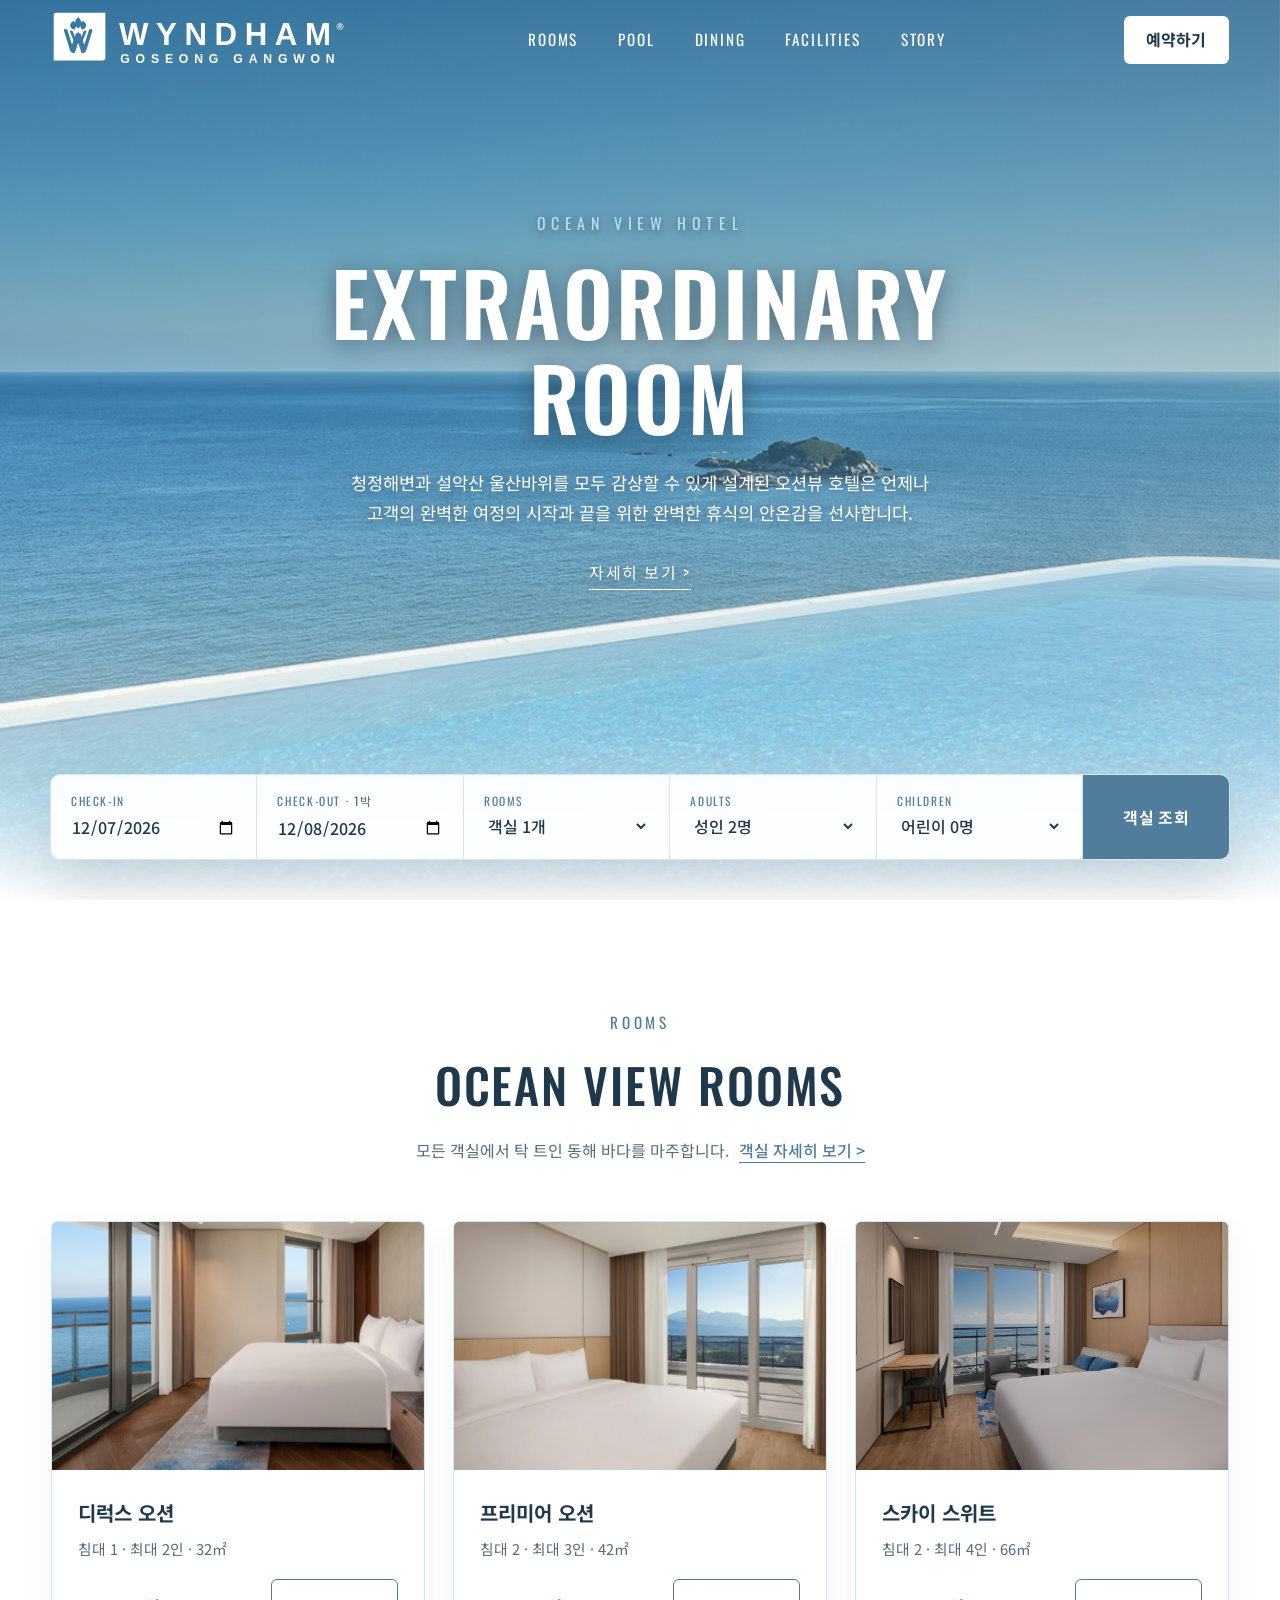
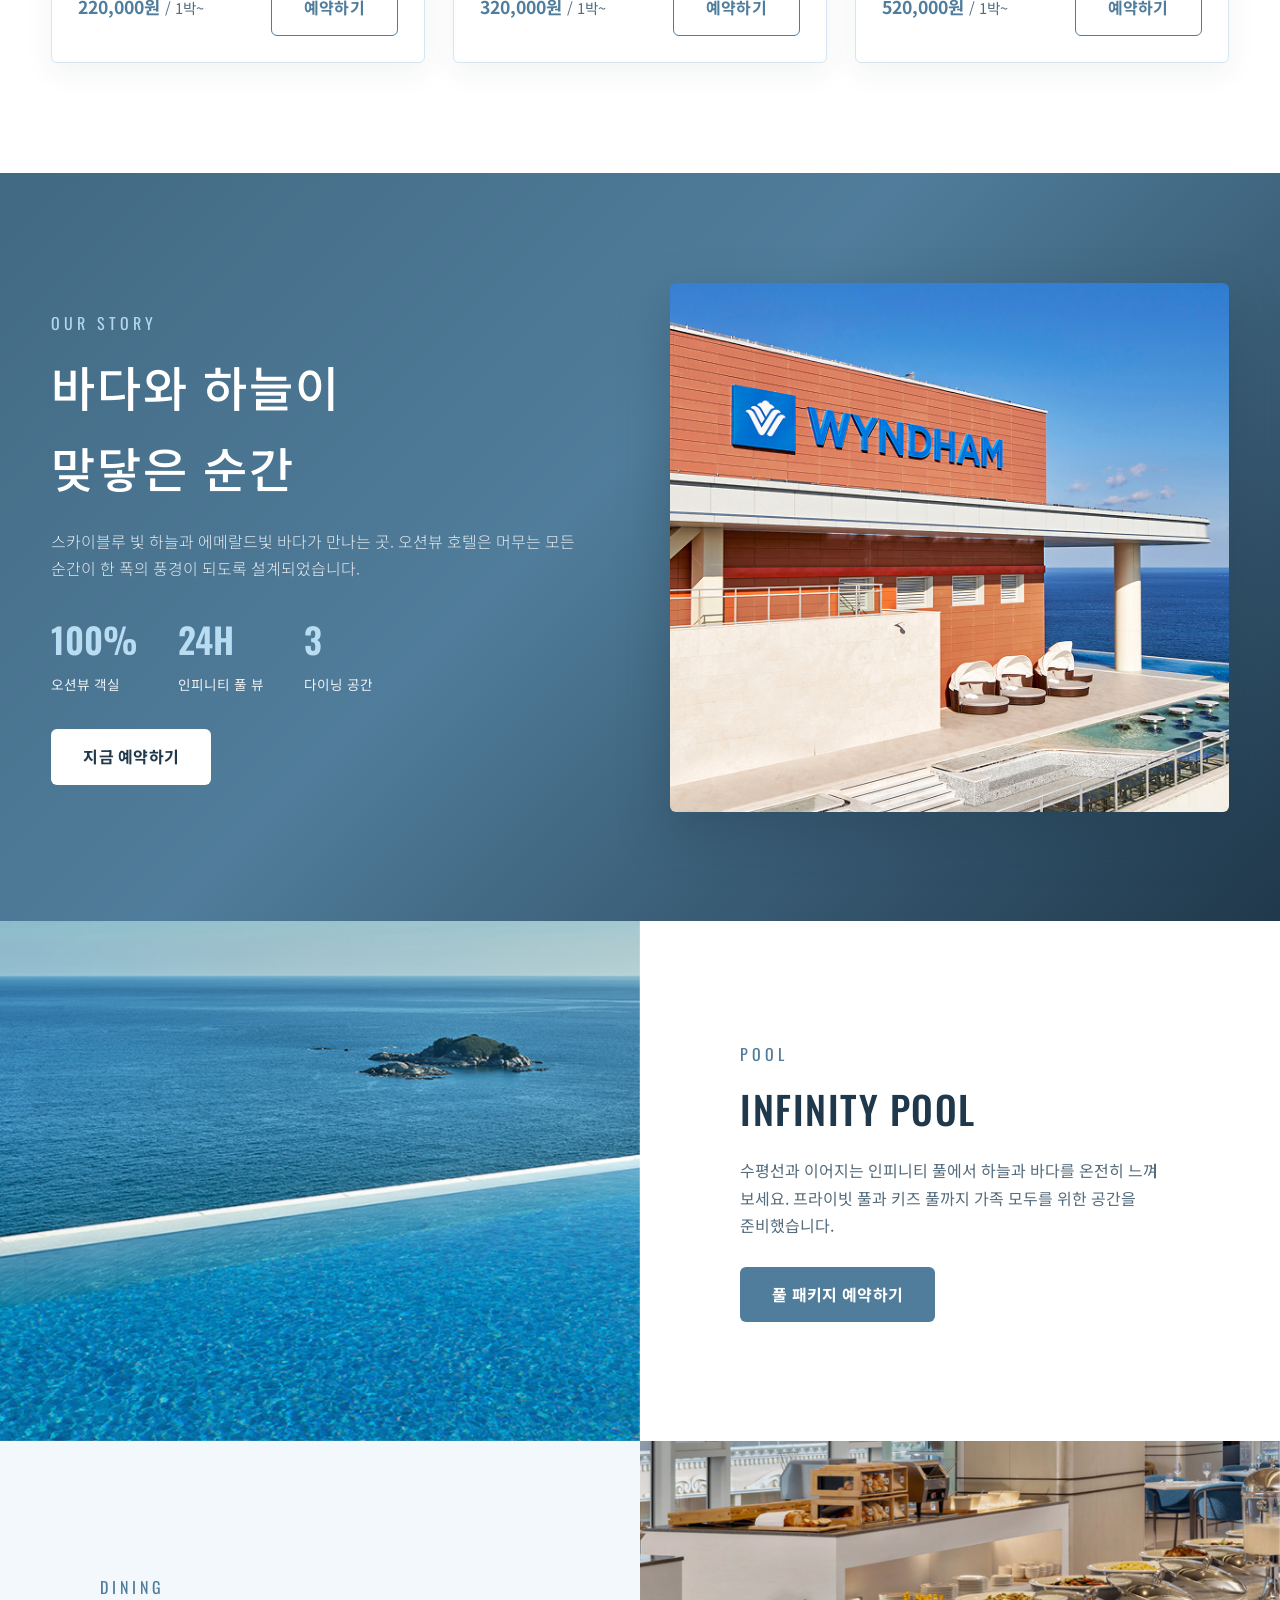
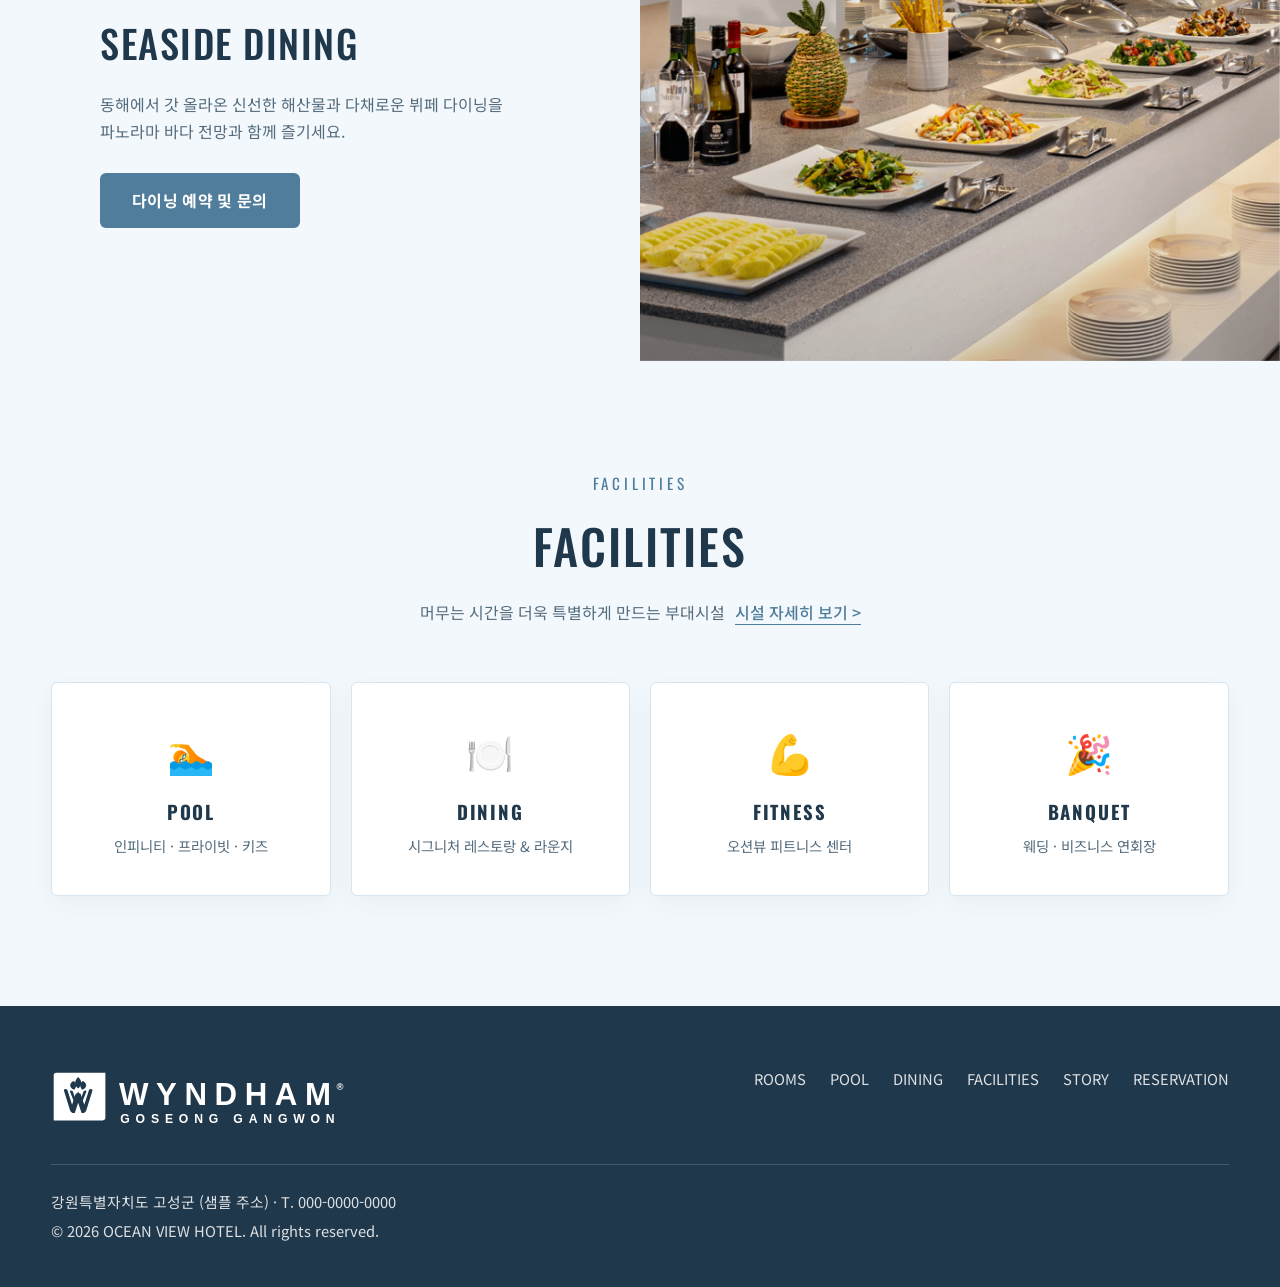
==== index.html @ 389fc4f0 "feat: Initial commit of Wyndham Hotel project" ====
<!DOCTYPE html>
<html lang="ko">
<head>
  <meta charset="UTF-8">
  <meta name="viewport" content="width=device-width, initial-scale=1.0">
  <title>OCEAN VIEW HOTEL | 오션뷰 호텔 공식 홈페이지</title>
  <meta name="description" content="청정해변과 설악산 울산바위를 감상할 수 있는 오션뷰 호텔. 인피니티 풀, 파노라마 객실, 미식 다이닝을 온라인으로 예약하세요.">
  <link rel="stylesheet" href="css/common.css">
  <link rel="stylesheet" href="css/main.css">
  <link rel="stylesheet" href="css/booking.css">
</head>
<body>
  <header class="header" id="header">
    <div class="inner">
      <!-- 로고: images/logo.svg -->
      <a href="#top" class="logo" aria-label="WYNDHAM GOSEONG GANGWON 홈">
        <img src="images/logo.svg" alt="WYNDHAM GOSEONG GANGWON" class="logo-img">
        <span class="logo-text">WYNDHAM</span>
      </a>
      <nav class="gnb" id="gnb" aria-label="주요 메뉴">
        <a href="rooms.html">ROOMS</a>
        <a href="pool.html">POOL</a>
        <a href="dining.html">DINING</a>
        <a href="facilities.html">FACILITIES</a>
        <a href="story.html">STORY</a>
      </nav>
      <div class="header-actions">
        <a href="reservation.html" class="btn btn-white">예약하기</a>
        <button type="button" class="menu-toggle" id="menuToggle" aria-label="메뉴 열기" aria-expanded="false">
          <span></span><span></span><span></span>
        </button>
      </div>
    </div>
  </header>

  <main id="top">
    <!-- HERO + 예약 바 -->
    <section class="hero" id="booking">
      <img src="images/ref/bg_main.png" alt="윈덤 오션뷰 인피니티 풀 전경" class="hero-bg">
      <div class="hero-content">
        <span class="eyebrow">OCEAN VIEW HOTEL</span>
        <h1>EXTRAORDINARY<br>ROOM</h1>
        <p>청정해변과 설악산 울산바위를 모두 감상할 수 있게 설계된 오션뷰 호텔은 언제나 고객의 완벽한 여정의 시작과 끝을 위한 완벽한 휴식의 안온감을 선사합니다.</p>
        <a href="#rooms" class="more-link">자세히 보기 &gt;</a>
      </div>

      <!-- ★ 빠른 예약(Quick Booking) 폼 : 동작은 js/components/booking-bar.js 에서 처리 -->
      <div class="booking-bar">
        <form class="booking-form" id="bookingForm" aria-label="빠른 예약" novalidate>
          <div class="booking-field">
            <label for="checkIn">CHECK-IN</label>
            <input type="date" id="checkIn" name="checkIn" required>
          </div>
          <div class="booking-field">
            <label for="checkOut">CHECK-OUT <output id="nightsOutput" class="booking-night" for="checkIn checkOut"></output></label>
            <input type="date" id="checkOut" name="checkOut" required>
          </div>
          <div class="booking-field">
            <label for="rooms">ROOMS</label>
            <select id="rooms" name="rooms">
              <option value="1" selected>객실 1개</option>
              <option value="2">객실 2개</option>
              <option value="3">객실 3개</option>
              <option value="4">객실 4개</option>
            </select>
          </div>
          <div class="booking-field">
            <label for="adults">ADULTS</label>
            <select id="adults" name="adults">
              <option value="1">성인 1명</option>
              <option value="2" selected>성인 2명</option>
              <option value="3">성인 3명</option>
              <option value="4">성인 4명</option>
            </select>
          </div>
          <div class="booking-field">
            <label for="children">CHILDREN</label>
            <select id="children" name="children">
              <option value="0" selected>어린이 0명</option>
              <option value="1">어린이 1명</option>
              <option value="2">어린이 2명</option>
              <option value="3">어린이 3명</option>
            </select>
          </div>
          <button type="submit" class="btn btn-primary" id="bookingSubmit">객실 조회</button>
        </form>
        <p class="booking-error is-hidden" id="bookingError" role="alert"></p>
      </div>
    </section>

    <!-- ROOMS -->
    <section class="section rooms" id="rooms">
      <div class="inner">
        <div class="section-title reveal">
          <span class="eyebrow">ROOMS</span>
          <h2>OCEAN VIEW ROOMS</h2>
          <p>모든 객실에서 탁 트인 동해 바다를 마주합니다. <a href="rooms.html" class="text-link">객실 자세히 보기 &gt;</a></p>
        </div>
        <div class="room-grid">
          <article class="room-card reveal">
            <div class="thumb"><img src="images/ref/img_room1.jpg" alt="디럭스 오션 객실"></div>
            <div class="body">
              <h3>디럭스 오션</h3>
              <p class="meta">침대 1 · 최대 2인 · 32㎡</p>
              <div class="row">
                <span class="price">220,000원 <small>/ 1박~</small></span>
                <button type="button" class="btn btn-outline" data-book-room="deluxe">예약하기</button>
              </div>
            </div>
          </article>
          <article class="room-card reveal">
            <div class="thumb"><img src="images/ref/img_room2.jpg" alt="프리미어 오션 객실"></div>
            <div class="body">
              <h3>프리미어 오션</h3>
              <p class="meta">침대 2 · 최대 3인 · 42㎡</p>
              <div class="row">
                <span class="price">320,000원 <small>/ 1박~</small></span>
                <button type="button" class="btn btn-outline" data-book-room="premier">예약하기</button>
              </div>
            </div>
          </article>
          <article class="room-card reveal">
            <div class="thumb"><img src="images/ref/img_room_detail_top1.png" alt="스카이 스위트 객실"></div>
            <div class="body">
              <h3>스카이 스위트</h3>
              <p class="meta">침대 2 · 최대 4인 · 66㎡</p>
              <div class="row">
                <span class="price">520,000원 <small>/ 1박~</small></span>
                <button type="button" class="btn btn-outline" data-book-room="suite">예약하기</button>
              </div>
            </div>
          </article>
        </div>
      </div>
    </section>

    <!-- STORY -->
    <section class="section story" id="story">
      <div class="inner story-wrap">
        <div class="reveal">
          <span class="eyebrow">OUR STORY</span>
          <h2>바다와 하늘이<br>맞닿은 순간</h2>
          <p>스카이블루 빛 하늘과 에메랄드빛 바다가 만나는 곳. 오션뷰 호텔은 머무는 모든 순간이 한 폭의 풍경이 되도록 설계되었습니다.</p>
          <div class="story-stats">
            <div><strong>100%</strong><span>오션뷰 객실</span></div>
            <div><strong>24H</strong><span>인피니티 풀 뷰</span></div>
            <div><strong>3</strong><span>다이닝 공간</span></div>
          </div>
          <a href="reservation.html" class="btn btn-white">지금 예약하기</a>
        </div>
        <img class="reveal" src="images/ref/img_story.png" alt="루프탑 라운지 및 야경">
      </div>
    </section>

    <!-- POOL -->
    <section class="split" id="pool">
      <div class="photo reveal"><img src="images/ref/img_pool_infinity.png" alt="인피니티 풀"></div>
      <div class="text reveal">
        <span class="eyebrow">POOL</span>
        <h2>INFINITY POOL</h2>
        <p>수평선과 이어지는 인피니티 풀에서 하늘과 바다를 온전히 느껴 보세요. 프라이빗 풀과 키즈 풀까지 가족 모두를 위한 공간을 준비했습니다.</p>
        <a href="reservation.html" class="btn btn-primary">풀 패키지 예약하기</a>
      </div>
    </section>

    <!-- DINING -->
    <section class="split reverse soft" id="dining">
      <div class="photo reveal"><img src="images/ref/img_dining_ananas.png" alt="오션뷰 다이닝 뷔페"></div>
      <div class="text reveal">
        <span class="eyebrow">DINING</span>
        <h2>SEASIDE DINING</h2>
        <p>동해에서 갓 올라온 신선한 해산물과 다채로운 뷔페 다이닝을 파노라마 바다 전망과 함께 즐기세요.</p>
        <a href="reservation.html" class="btn btn-primary">다이닝 예약 및 문의</a>
      </div>
    </section>

    <!-- FACILITIES -->
    <section class="section facilities" id="facilities">
      <div class="inner">
        <div class="section-title reveal">
          <span class="eyebrow">FACILITIES</span>
          <h2>FACILITIES</h2>
          <p>머무는 시간을 더욱 특별하게 만드는 부대시설 <a href="facilities.html" class="text-link">시설 자세히 보기 &gt;</a></p>
        </div>
        <div class="fac-grid">
          <div class="fac-item reveal"><div class="icon">🏊</div><h3>POOL</h3><p>인피니티 · 프라이빗 · 키즈</p></div>
          <div class="fac-item reveal"><div class="icon">🍽️</div><h3>DINING</h3><p>시그니처 레스토랑 &amp; 라운지</p></div>
          <div class="fac-item reveal"><div class="icon">💪</div><h3>FITNESS</h3><p>오션뷰 피트니스 센터</p></div>
          <div class="fac-item reveal"><div class="icon">🎉</div><h3>BANQUET</h3><p>웨딩 · 비즈니스 연회장</p></div>
        </div>
      </div>
    </section>
  </main>

  <footer class="footer">
    <div class="inner">
      <div class="top">
        <a href="#top" class="logo" aria-label="WYNDHAM GOSEONG GANGWON 홈">
          <img src="images/logo.svg" alt="WYNDHAM GOSEONG GANGWON" class="logo-img">
          <span class="logo-text">WYNDHAM</span>
        </a>
        <nav class="footer-links" aria-label="푸터 메뉴">
          <a href="rooms.html">ROOMS</a>
          <a href="pool.html">POOL</a>
          <a href="dining.html">DINING</a>
          <a href="facilities.html">FACILITIES</a>
          <a href="story.html">STORY</a>
          <a href="reservation.html">RESERVATION</a>
        </nav>
      </div>
      <div class="info">
        <p>강원특별자치도 고성군 (샘플 주소) · T. 000-0000-0000</p>
        <p>© 2026 OCEAN VIEW HOTEL. All rights reserved.</p>
      </div>
    </div>
  </footer>

  <script src="js/common.js"></script>
  <script src="js/components/header.js"></script>
  <script src="js/components/reveal.js"></script>
  <script src="js/components/booking-bar.js"></script>
  <script src="js/app.js"></script>
</body>
</html>
---- css/common.css ----
/* ==========================================================================
   common.css – 디자인 토큰 / 리셋 / 공통 UI
   --------------------------------------------------------------------------
   ▶ 색상을 바꾸고 싶다면 아래 :root 의 변수만 수정하세요. (전체 사이트에 반영됨)
   ▶ 컨셉: 딥 네이비 배경 + 스카이블루 포인트 + 화이트 텍스트
   ========================================================================== */
@import url('https://fonts.googleapis.com/css2?family=Noto+Sans+KR:wght@300;400;500;700&family=Oswald:wght@400;500;600&display=swap');

:root {
  /* ── Brand colors (사용자 가이드 비율 적용) ─────────────────────────── */
  --color-sky-blue: rgb(184, 221, 242);      /* #B8DDF2 | 스카이블루 12%: 브랜드 포인트, 서브텍스트, 강조 */
  --color-white: rgb(255, 255, 255);         /* #FFFFFF | 화이트 55%: 기본 배경, 카드 배경, 넉넉한 여백 */

  /* ── Supporting colors ─────────────────────────────────────────── */
  --color-ice-blue: rgb(243, 248, 252);      /* #F3F8FC | 아이스 블루 20%: 보조 배경색 (섹션, 서피스) */
  --color-ocean-blue: rgb(80, 125, 155);     /* #507D9B | 오션 블루 8%: 주요 버튼 및 링크, 가격 강조 */
  --color-deep-navy: rgb(32, 56, 75);        /* #20384B | 딥 네이비 5%: 헤드라인, 텍스트, 푸터 */
  --color-silver-blue: rgb(214, 229, 239);   /* #D6E5EF | 실버 블루: 카드 테두리, 구분선, 입력창 테두리 */

  /* ── UI Semantics ──────────────────────────────────────────────── */
  --color-text: var(--color-deep-navy);
  --color-text-sub: #556c7d;
  --color-background: var(--color-white);
  --color-section: var(--color-ice-blue);
  --color-primary-button: var(--color-ocean-blue);
  --color-border: var(--color-silver-blue);

  /* 기존 클래스 호환 변수 매핑 */
  --navy-900: #142431;
  --navy-800: var(--color-deep-navy);
  --navy-700: #29465c;
  --navy-600: #3c5e79;

  --blue-500: var(--color-ocean-blue);
  --blue-600: #426983;
  --sky-300: var(--color-sky-blue);
  --sky-100: var(--color-ice-blue);

  --white: var(--color-white);
  --text-on-dark: #ffffff;
  --text-muted: rgba(255, 255, 255, 0.85);
  --line-dark: rgba(255, 255, 255, 0.16);

  --surface-soft: var(--color-ice-blue);
  --text-main: var(--color-deep-navy);
  --text-sub: var(--color-text-sub);
  --line-light: var(--color-silver-blue);

  --text: var(--color-deep-navy);
  --text-light: var(--color-text-sub);
  --blue-900: var(--color-deep-navy);
  --line: var(--color-silver-blue);
  --danger: #d64545;

  /* ── 타이포 / 형태 ───────────────────────────────────────────── */
  --font-body: 'Noto Sans KR', sans-serif;
  --font-display: 'Oswald', 'Noto Sans KR', sans-serif;
  --radius: 6px;
  --shadow: 0 14px 40px rgba(32, 56, 75, 0.12);
  --transition: 0.3s ease;
  --header-h: 80px;
}

/* ── 리셋 ─────────────────────────────────────────────────────── */
*,
*::before,
*::after {
  margin: 0;
  padding: 0;
  box-sizing: border-box;
}

html { scroll-behavior: smooth; scroll-padding-top: var(--header-h); }

body {
  font-family: var(--font-body);
  color: var(--text-main);
  background: var(--white);         /* ★ 메인 배경색: 화이트 */
  line-height: 1.7;
  word-break: keep-all;
}

img { display: block; max-width: 100%; }
a { color: inherit; text-decoration: none; }
ul, ol { list-style: none; }
button, input, select, textarea { font: inherit; }
button { cursor: pointer; border: 0; background: none; color: inherit; }

/* 키보드 접근성: 포커스 표시 */
:focus-visible { outline: 2px solid var(--sky-300); outline-offset: 3px; }

/* 스크린리더 전용 텍스트 (화면엔 안 보임) */
.sr-only {
  position: absolute; width: 1px; height: 1px; padding: 0; margin: -1px;
  overflow: hidden; clip: rect(0, 0, 0, 0); white-space: nowrap; border: 0;
}

.inner { width: min(1200px, 92%); margin: 0 auto; }   /* 공통 가로 폭 */
.is-hidden { display: none !important; }
body.no-scroll { overflow: hidden; }                  /* 모달 열릴 때 배경 스크롤 방지 */

/* ── 버튼 ─────────────────────────────────────────────────────── */
.btn {
  display: inline-flex;
  align-items: center;
  justify-content: center;
  gap: 8px;
  padding: 14px 32px;
  border-radius: var(--radius);
  font-weight: 700;
  letter-spacing: 0.02em;
  transition: var(--transition);
}
.btn-primary { background: var(--blue-500); color: var(--white); }
.btn-primary:hover { background: var(--sky-300); color: var(--navy-900); transform: translateY(-2px); }
.btn-white { background: var(--white); color: var(--navy-800); }
.btn-white:hover { background: var(--sky-300); }
.btn-outline { border: 1px solid var(--blue-500); color: var(--blue-500); }
.btn-outline:hover { background: var(--blue-500); color: var(--white); }

/* ── 섹션 공통 ────────────────────────────────────────────────── */
.section { padding: 110px 0; }
.section-title { text-align: center; margin-bottom: 56px; }
.section-title .eyebrow {
  display: block;
  font-family: var(--font-display);
  letter-spacing: 0.25em;
  color: var(--blue-500);
  font-size: 0.95rem;
  margin-bottom: 8px;
}
.section-title h2 {
  font-family: var(--font-display);
  font-weight: 500;
  font-size: clamp(2rem, 4vw, 3rem);
  color: var(--text-main);
  letter-spacing: 0.04em;
}
.section-title p { margin-top: 12px; color: var(--text-sub); }
.text-link { color: var(--color-ocean-blue); font-weight: 500; border-bottom: 1px solid currentColor; margin-left: 6px; transition: color var(--transition); }
.text-link:hover { color: var(--color-deep-navy); }

/* ── 스크롤 등장 효과 (reveal.js 가 .is-visible 을 붙여줌) ─────────── */
.reveal { opacity: 0; transform: translateY(30px); transition: opacity 0.8s ease, transform 0.8s ease; }
.reveal.is-visible { opacity: 1; transform: none; }

/* 움직임 줄이기 설정을 쓰는 사용자 배려 */
@media (prefers-reduced-motion: reduce) {
  *, *::before, *::after { animation: none !important; transition: none !important; }
  .reveal { opacity: 1; transform: none; }
  html { scroll-behavior: auto; }
}
---- css/main.css ----
/* ==========================================================================
   main.css – 메인페이지 레이아웃 (Flexbox + CSS Grid, 모바일 · 태블릿 · 데스크탑 대응)
   ★ 밝은 테마: 화이트 / 연한 스카이 섹션을 번갈아 배치하고,
     스토리 · 푸터만 블루/네이비로 포인트를 줍니다.
   색상 값은 common.css 의 :root 변수를 사용합니다.
   ========================================================================== */

/* ── 헤더 ─────────────────────────────────────────────────────── */
.header {
  position: fixed;
  inset: 0 0 auto 0;
  height: var(--header-h);
  z-index: 100;
  color: var(--white);                /* 히어로 위에서는 흰 글씨 */
  transition: background var(--transition), box-shadow var(--transition), color var(--transition);
}
/* 스크롤하면(.is-scrolled) 또는 서브페이지(.header--solid): 화이트 배경 + 네이비 글씨 (header.js 가 .is-scrolled 추가) */
.header.is-scrolled,
.header.header--solid {
  background: rgba(255, 255, 255, 0.96);
  color: var(--text-main);
  backdrop-filter: blur(10px);
  box-shadow: 0 2px 20px rgba(10, 37, 64, 0.12);
}
.header .inner { height: 100%; display: flex; align-items: center; justify-content: space-between; }

/* ── 로고 ────────────────────────────────────────────────────────────────────────
   images/logo.png (배경 투명 PNG/SVG 권장)
   - 히어로 위(투명 헤더) : 자동으로 흰색 로고로 표시
   - 스크롤 / 서브페이지(흰 헤더) : 원본 컬러 로고로 표시
   - 푸터(네이비 배경) : 흰색 로고로 표시
   로고 크기는 --logo-h 로 조절합니다. ─────────────────────────────────────────── */
.logo { display: inline-flex; align-items: center; --logo-h: 68px; }
.logo-img { height: var(--logo-h); width: auto; filter: brightness(0) invert(1); transition: filter var(--transition); }
.header.is-scrolled .logo-img,
.header.header--solid .logo-img { filter: none; }
.logo-text { display: none; font-family: var(--font-display); font-size: 1.6rem; letter-spacing: 0.18em; font-weight: 500; }
/* 로고 이미지가 없을 때(header.js 가 .is-fallback 추가) 텍스트 로고로 대체 */
.logo.is-fallback .logo-img { display: none; }
.logo.is-fallback .logo-text { display: inline; }
.footer .logo-img { filter: brightness(0) invert(1); }
.gnb { display: flex; gap: 40px; }
.gnb a { font-family: var(--font-display); letter-spacing: 0.12em; font-size: 0.95rem; position: relative; padding: 6px 0; }
.gnb a::after { content: ''; position: absolute; left: 0; bottom: 0; width: 0; height: 2px; background: var(--sky-300); transition: width var(--transition); }
.gnb a:hover::after { width: 100%; }
.header-actions { display: flex; align-items: center; gap: 16px; }
.header .btn { padding: 10px 22px; }
.header.is-scrolled .btn-white,
.header.header--solid .btn-white { background: var(--blue-500); color: var(--white); }

/* 모바일 햄버거 버튼 */
.menu-toggle { display: none; width: 32px; height: 24px; position: relative; }
.menu-toggle span { position: absolute; left: 0; width: 100%; height: 2px; background: currentColor; transition: var(--transition); }
.menu-toggle span:nth-child(1) { top: 0; }
.menu-toggle span:nth-child(2) { top: 11px; }
.menu-toggle span:nth-child(3) { top: 22px; }
.menu-toggle.is-open span:nth-child(1) { top: 11px; transform: rotate(45deg); }
.menu-toggle.is-open span:nth-child(2) { opacity: 0; }
.menu-toggle.is-open span:nth-child(3) { top: 11px; transform: rotate(-45deg); }

/* ── 히어로 ───────────────────────────────────────────────────── */
.hero {
  position: relative;
  min-height: 100vh;
  display: flex;
  align-items: center;
  justify-content: center;
  text-align: center;
  color: var(--white);
  overflow: hidden;
  background: var(--white);
}
/* 히어로 배경: 숨쉬는 듯한 시네마틱 켄 번스(Ken Burns) 무한 왕복 애니메이션 */
.hero-bg {
  position: absolute;
  inset: 0;
  width: 100%;
  height: 100%;
  object-fit: cover;
  animation: heroKenBurns 22s cubic-bezier(0.25, 1, 0.5, 1) infinite alternate;
  will-change: transform;
}
@keyframes heroKenBurns {
  0% { transform: scale(1.03) translate(0, 0); }
  50% { transform: scale(1.12) translate(-1.5%, -1%); }
  100% { transform: scale(1.06) translate(1%, 0.8%); }
}

/* ★ 가독성 오버레이 (네이비-스카이블루-화이트 비율 적용)
   - 상단: 딥 네이비(헤더 가독성) / 중앙: 스카이블루 틴트 / 하단: 퓨어 화이트 페이드 */
.hero::before {
  content: '';
  position: absolute;
  inset: 0;
  z-index: 1;
  background:
    linear-gradient(180deg,
      rgba(32, 56, 75, 0.45) 0%,
      rgba(80, 125, 155, 0.25) 45%,
      rgba(255, 255, 255, 0.55) 82%,
      rgba(255, 255, 255, 1) 100%);
}
.hero-content { position: relative; z-index: 2; padding: 120px 20px 220px; }
.hero-content .eyebrow { font-family: var(--font-display); letter-spacing: 0.35em; color: var(--color-sky-blue); margin-bottom: 16px; display: block; text-shadow: 0 2px 10px rgba(32, 56, 75, 0.6); }
.hero-content h1 {
  font-family: var(--font-display);
  font-weight: 600;
  font-size: clamp(2.4rem, 7vw, 5.4rem);
  letter-spacing: 0.04em;
  line-height: 1.1;
  text-shadow: 0 4px 24px rgba(32, 56, 75, 0.6);   /* 글자 가독성 확보 */
}
.hero-content p { margin: 24px auto 32px; max-width: 620px; font-size: 1.1rem; font-weight: 400; text-shadow: 0 2px 12px rgba(32, 56, 75, 0.6); }
.more-link { font-family: var(--font-display); letter-spacing: 0.1em; border-bottom: 1px solid var(--white); padding-bottom: 2px; text-shadow: 0 2px 10px rgba(32, 56, 75, 0.5); transition: color var(--transition), border-color var(--transition), transform var(--transition); display: inline-block; }
.more-link:hover { color: var(--color-sky-blue); border-color: var(--color-sky-blue); transform: translateX(4px); }

/* ── ROOMS (화이트 배경 55%) ──────────────────────────────────── */
.rooms { background: var(--color-white); }
.room-grid { display: grid; grid-template-columns: repeat(3, 1fr); gap: 28px; }
.room-card {
  background: var(--color-white);
  border: 1px solid var(--color-border);
  border-radius: var(--radius);
  overflow: hidden;
  box-shadow: 0 10px 30px rgba(32, 56, 75, 0.06);
  transition: transform 0.5s cubic-bezier(0.16, 1, 0.3, 1), box-shadow 0.5s ease, border-color 0.4s ease;
}
.room-card:hover {
  transform: translateY(-10px);
  box-shadow: 0 22px 48px rgba(80, 125, 155, 0.22);
  border-color: var(--color-sky-blue);
}

/* 카드 순차적 부드러운 스크롤 등장 (Staggered Effect) */
.room-card.reveal:nth-child(1) { transition-delay: 0.05s; }
.room-card.reveal:nth-child(2) { transition-delay: 0.18s; }
.room-card.reveal:nth-child(3) { transition-delay: 0.31s; }

/* 룸 썸네일: 부드러운 줌 + 럭셔리 빛 반사(Shine / Sheen) 광택 애니메이션 */
.room-card .thumb {
  position: relative;
  aspect-ratio: 3 / 2;
  overflow: hidden;
  background: var(--color-section);
}
.room-card .thumb img {
  width: 100%;
  height: 100%;
  object-fit: cover;
  transition: transform 0.8s cubic-bezier(0.16, 1, 0.3, 1), filter 0.8s ease;
  will-change: transform;
}
.room-card:hover .thumb img {
  transform: scale(1.12);
  filter: brightness(1.03) contrast(1.02);
}
/* 마우스 오버 시 스쳐지나가는 은은한 스카이블루/화이트 빛 반사 광택 */
.room-card .thumb::after {
  content: '';
  position: absolute;
  top: 0;
  left: -120%;
  width: 80%;
  height: 100%;
  background: linear-gradient(
    115deg,
    transparent 0%,
    rgba(255, 255, 255, 0.15) 35%,
    rgba(184, 221, 242, 0.35) 50%,
    transparent 70%
  );
  transform: skewX(-20deg);
  transition: left 0.85s cubic-bezier(0.16, 1, 0.3, 1);
  pointer-events: none;
}
.room-card:hover .thumb::after {
  left: 140%;
}

.room-card .body { padding: 26px; }
.room-card h3 { font-size: 1.25rem; color: var(--color-text); margin-bottom: 6px; transition: color var(--transition); }
.room-card:hover h3 { color: var(--color-ocean-blue); }
.room-card .meta { color: var(--color-text-sub); font-size: 0.92rem; margin-bottom: 18px; }
.room-card .price { color: var(--color-ocean-blue); font-weight: 700; font-size: 1.1rem; }
.room-card .price small { color: var(--color-text-sub); font-weight: 400; }
.room-card .row { display: flex; justify-content: space-between; align-items: center; gap: 10px; flex-wrap: wrap; }

/* ── STORY (오션블루 & 딥네이비 포인트 + 스카이블루 강조 12%) ─── */
.story { background: linear-gradient(135deg, #426983 0%, var(--color-ocean-blue) 45%, var(--color-deep-navy) 100%); color: var(--white); }
.story-wrap { display: grid; grid-template-columns: 1fr 1fr; gap: 60px; align-items: center; }
/* 스토리 사진: 호버 시 3D 입체감 & 스카이블루 네온 글로우 */
.story-wrap img {
  border-radius: var(--radius);
  box-shadow: 0 20px 50px rgba(32, 56, 75, 0.35);
  transition: transform 0.6s cubic-bezier(0.16, 1, 0.3, 1), box-shadow 0.6s ease;
  will-change: transform;
}
.story-wrap img:hover {
  transform: translateY(-8px) scale(1.02);
  box-shadow: 0 28px 60px rgba(184, 221, 242, 0.22), 0 16px 40px rgba(32, 56, 75, 0.45);
}
.story .eyebrow { font-family: var(--font-display); letter-spacing: 0.25em; color: var(--color-sky-blue); opacity: 0.95; }
.story h2 { font-family: var(--font-display); font-weight: 500; font-size: clamp(2rem, 4vw, 3rem); margin: 8px 0 20px; letter-spacing: 0.04em; }
.story p { font-weight: 300; margin-bottom: 28px; color: var(--text-muted); }
.story-stats { display: flex; gap: 40px; flex-wrap: wrap; margin-bottom: 32px; }
.story-stats strong { display: block; font-family: var(--font-display); font-size: 2.2rem; font-weight: 600; color: var(--color-sky-blue); }
.story-stats span { font-size: 0.85rem; opacity: 0.9; }

/* ── 포토 스플릿 (POOL: 화이트 / DINING: 아이스 블루 20%) ──────── */
.split { display: grid; grid-template-columns: 1fr 1fr; min-height: 520px; background: var(--color-white); }
.split .photo {
  position: relative;
  overflow: hidden;
  background: var(--color-section);
}
.split .photo img {
  width: 100%;
  height: 100%;
  object-fit: cover;
  transition: transform 1.2s cubic-bezier(0.16, 1, 0.3, 1), filter 0.8s ease;
  will-change: transform;
}
/* 스플릿 사진에 마우스 올렸을 때 부드러운 패닝 줌 효과 */
.split:hover .photo img {
  transform: scale(1.08) translateY(-4px);
  filter: brightness(1.03);
}
/* 바다 분위기의 은은한 그라데이션 비네팅 틴트 오버레이 */
.split .photo::before {
  content: '';
  position: absolute;
  inset: 0;
  z-index: 1;
  background: linear-gradient(180deg, rgba(32, 56, 75, 0.12) 0%, transparent 45%, rgba(32, 56, 75, 0.22) 100%);
  opacity: 0.7;
  transition: opacity 0.6s ease;
  pointer-events: none;
}
.split:hover .photo::before {
  opacity: 0.3;
}

.split .text { display: flex; flex-direction: column; justify-content: center; padding: 60px min(8vw, 100px); }
.split .text .eyebrow { font-family: var(--font-display); letter-spacing: 0.25em; color: var(--color-ocean-blue); }
.split .text h2 { font-family: var(--font-display); font-weight: 500; font-size: 2.4rem; color: var(--color-text); margin: 8px 0 16px; letter-spacing: 0.04em; }
.split .text p { color: var(--color-text-sub); margin-bottom: 28px; }
.split .text .btn { align-self: flex-start; }
.split.reverse .photo { order: 2; }
.split.soft, .split.soft .text { background: var(--color-section); }
.split .btn-white { background: var(--color-primary-button); color: var(--white); }   /* 밝은 배경 위 버튼 */
.split .btn-white:hover { background: #426983; }

/* ── FACILITIES (아이스 블루 배경 20% + 화이트 카드) ───────────── */
.facilities { background: var(--color-section); }
.fac-grid { display: grid; grid-template-columns: repeat(4, 1fr); gap: 20px; }
.fac-item { background: var(--color-white); border: 1px solid var(--color-border); border-radius: var(--radius); padding: 36px 24px; text-align: center; box-shadow: 0 8px 24px rgba(32, 56, 75, 0.05); transition: var(--transition); }
.fac-item:hover { background: var(--color-ocean-blue); color: var(--white); transform: translateY(-6px); }
.fac-item .icon { font-size: 2.4rem; margin-bottom: 12px; }
.fac-item h3 { font-family: var(--font-display); letter-spacing: 0.1em; margin-bottom: 6px; color: var(--color-text); }
.fac-item:hover h3 { color: var(--white); }
.fac-item p { font-size: 0.9rem; color: var(--color-text-sub); }
.fac-item:hover p { color: var(--white); }

/* ── 푸터 (딥 네이비 5% 비율로 프리미엄 신뢰감 강화) ───────────── */
.footer { background: var(--color-deep-navy); color: var(--text-muted); padding: 60px 0 40px; font-size: 0.92rem; }
.footer .top { display: flex; justify-content: space-between; flex-wrap: wrap; gap: 30px; padding-bottom: 30px; border-bottom: 1px solid var(--line-dark); margin-bottom: 24px; }
.footer .logo { color: var(--white); }
.footer-links { display: flex; gap: 24px; flex-wrap: wrap; }
.footer-links a:hover { color: var(--color-sky-blue); }
.footer .info p { margin-bottom: 4px; }

/* ==========================================================================
   반응형 브레이크포인트
   ≤1024px : 태블릿  /  ≤860px : 모바일 메뉴 전환  /  ≤600px : 소형 모바일
   ========================================================================== */
@media (max-width: 1024px) {
  .room-grid { grid-template-columns: repeat(2, 1fr); }
  .fac-grid { grid-template-columns: repeat(2, 1fr); }
}
@media (max-width: 860px) {
  /* 모바일 메뉴: 햄버거 클릭 시 펼쳐지는 드롭다운 (흰 배경) */
  .gnb {
    position: fixed; top: var(--header-h); left: 0; right: 0;
    flex-direction: column; gap: 0;
    background: var(--white);
    color: var(--text-main);
    max-height: 0; overflow: hidden;
    box-shadow: 0 10px 20px rgba(10, 37, 64, 0.12);
    transition: max-height 0.4s ease;
  }
  .gnb.is-open { max-height: 480px; }
  .gnb a { display: block; padding: 18px 24px; border-top: 1px solid var(--line-light); }
  .menu-toggle { display: block; }
  .header .btn { display: none; }
  .story-wrap, .split { grid-template-columns: 1fr; }
  .split.reverse .photo { order: 0; }
  .split .photo { max-height: 340px; }
  .section { padding: 70px 0; }
  .hero-content { padding-bottom: 360px; }   /* 모바일은 예약폼이 높아져서 여백 확대 */
}
@media (max-width: 600px) {
  .room-grid, .fac-grid { grid-template-columns: 1fr; }
}
---- css/booking.css ----
/* ==========================================================================
   booking.css – 메인페이지 히어로 하단 '빠른 예약(Quick Booking)' 바
   (예약 진행 화면은 reservation.html / css/reservation.css 로 분리되었습니다)
   ========================================================================== */

.booking-bar {
  position: absolute;
  left: 50%;
  bottom: 40px;
  transform: translateX(-50%);
  z-index: 5;
  width: min(1180px, 94%);
}

/* 데스크탑: 5개 입력 + 버튼 = 한 줄 (CSS Grid) */
.booking-form {
  display: grid;
  grid-template-columns: repeat(5, 1fr) auto;
  background: rgba(255, 255, 255, 0.94);
  /* 반투명 화이트 (글래스 효과) */
  backdrop-filter: blur(14px);
  border: 1px solid var(--color-border);
  border-radius: 10px;
  box-shadow: 0 24px 60px rgba(32, 56, 75, 0.18);
  overflow: hidden;
  text-align: left;
}

.booking-field {
  padding: 16px 20px;
  border-right: 1px solid var(--line-light);
  display: flex;
  flex-direction: column;
  gap: 2px;
  transition: background var(--transition);
}

.booking-field:focus-within,
.booking-field:hover {
  background: var(--surface-soft);
}

.booking-field label {
  font-family: var(--font-display);
  letter-spacing: 0.14em;
  font-size: 0.72rem;
  color: var(--blue-500);
}

.booking-field input,
.booking-field select {
  border: 0;
  outline: 0;
  background: transparent;
  color: var(--text-main);
  font-size: 1rem;
  font-weight: 500;
  width: 100%;
  color-scheme: light;
  /* 날짜 달력 팝업을 라이트 테마로 */
}

.booking-field select option {
  color: var(--text);
  background: var(--white);
}

/* 드롭다운 목록은 흰 배경 */
.booking-form .btn {
  border-radius: 0;
  padding: 0 40px;
  font-size: 1rem;
}

.booking-night {
  font-size: 0.75rem;
  color: var(--text-sub);
}

/* "N박" 표시 */
.booking-error {
  margin-top: 10px;
  text-align: center;
  color: var(--white);
  background: rgba(214, 69, 69, 0.92);
  padding: 8px;
  border-radius: var(--radius);
  font-size: 0.9rem;
}

/* ── 반응형 ───────────────────────────────────────────────────── */
/* 태블릿: 3열 x 2줄 + 버튼은 한 줄 전체 */
@media (max-width: 1024px) {
  .booking-form {
    grid-template-columns: repeat(3, 1fr);
  }

  .booking-field {
    border-bottom: 1px solid var(--line-light);
  }

  .booking-form .btn {
    grid-column: 1 / -1;
    padding: 18px;
  }
}

/* 모바일: 2열 */
@media (max-width: 860px) {
  .booking-bar {
    bottom: 20px;
  }

  .booking-form {
    grid-template-columns: 1fr 1fr;
  }
}

/* 소형 모바일: 1열 */
@media (max-width: 480px) {
  .booking-form {
    grid-template-columns: 1fr;
  }

  .booking-field {
    border-right: 0;
  }
}
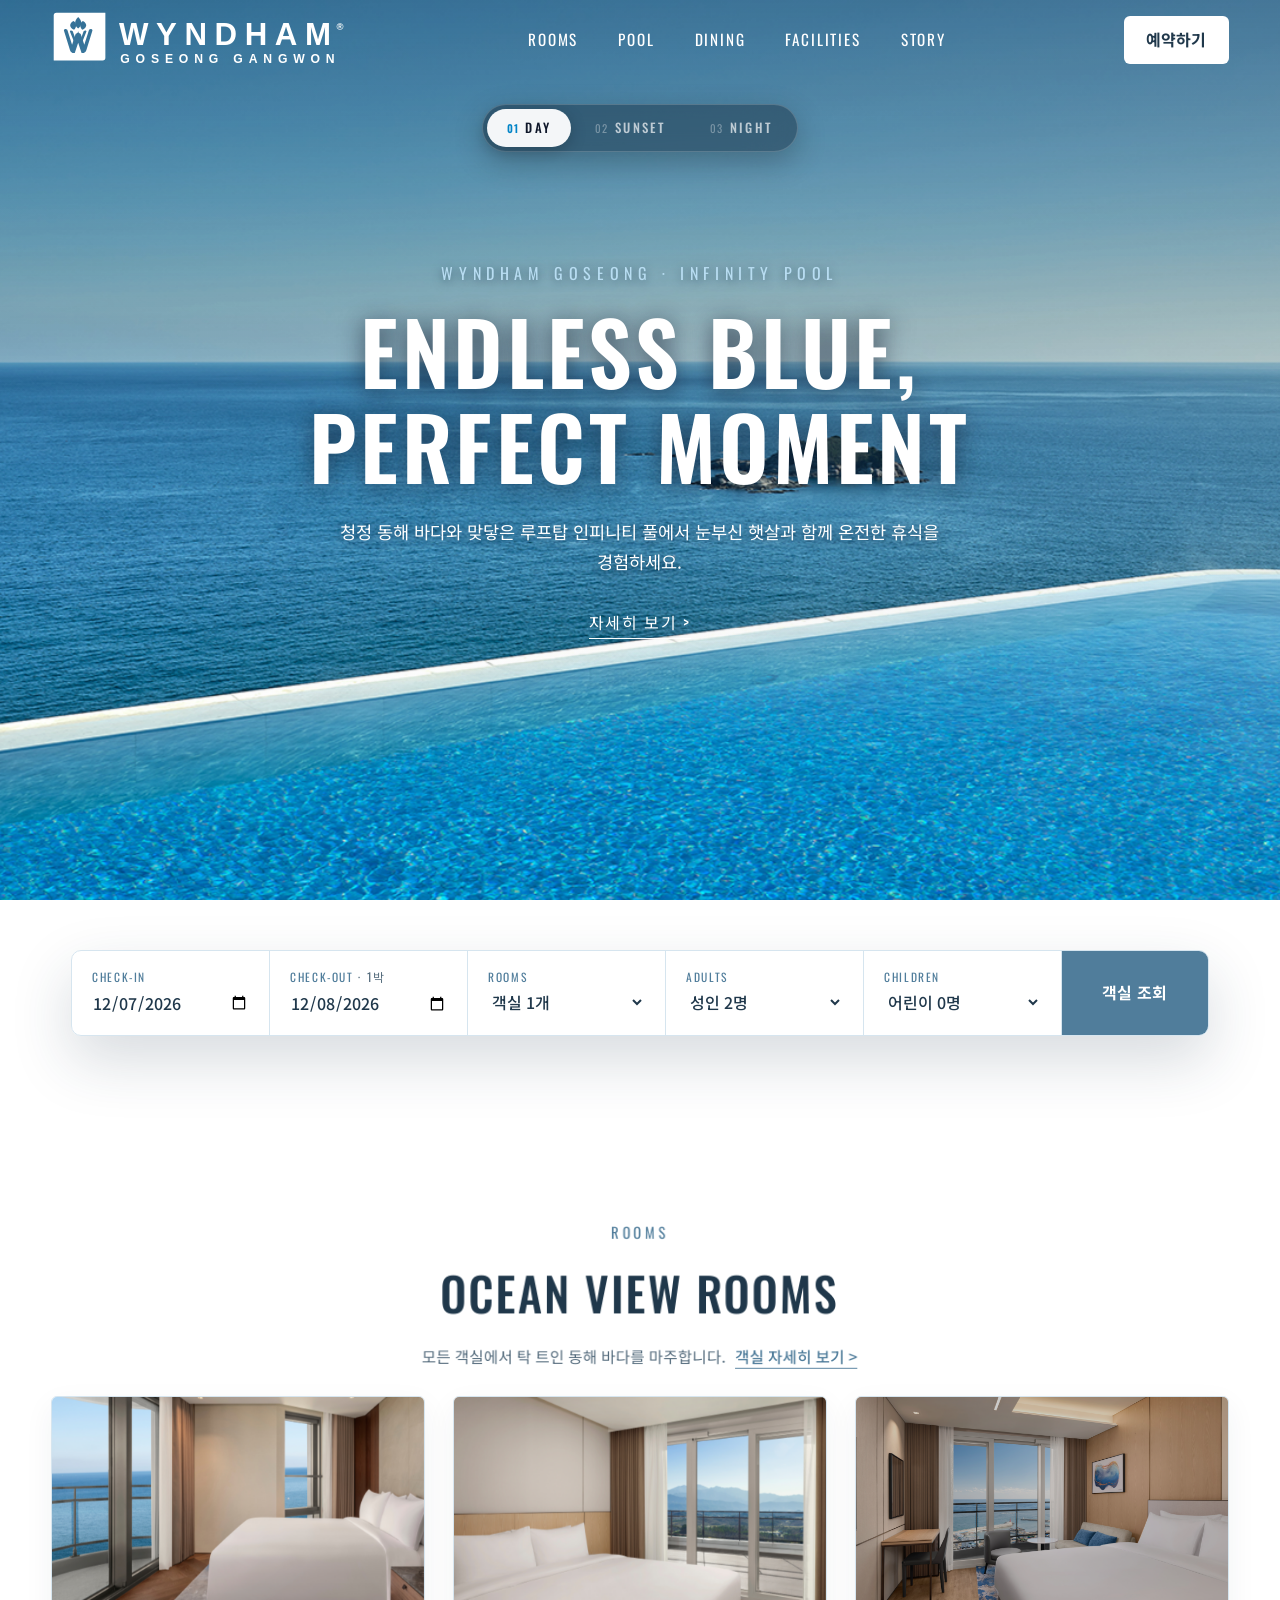
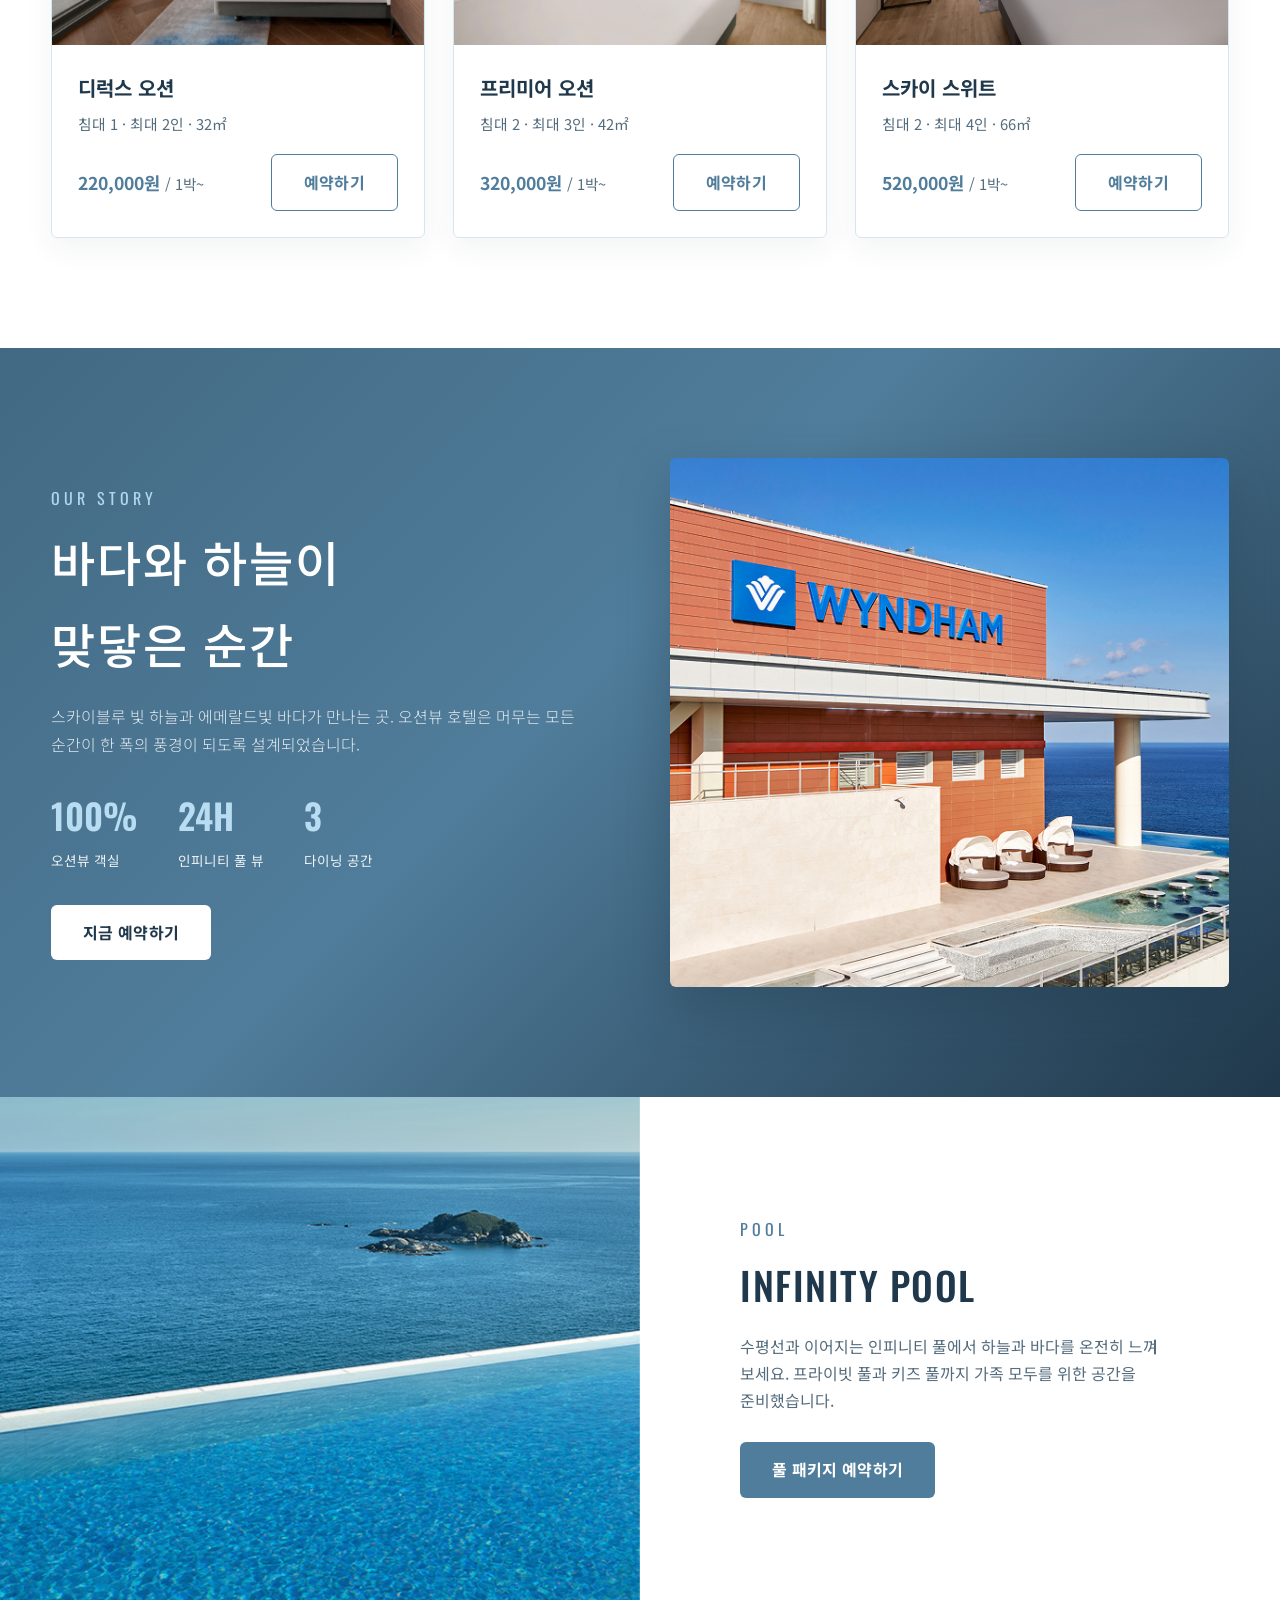
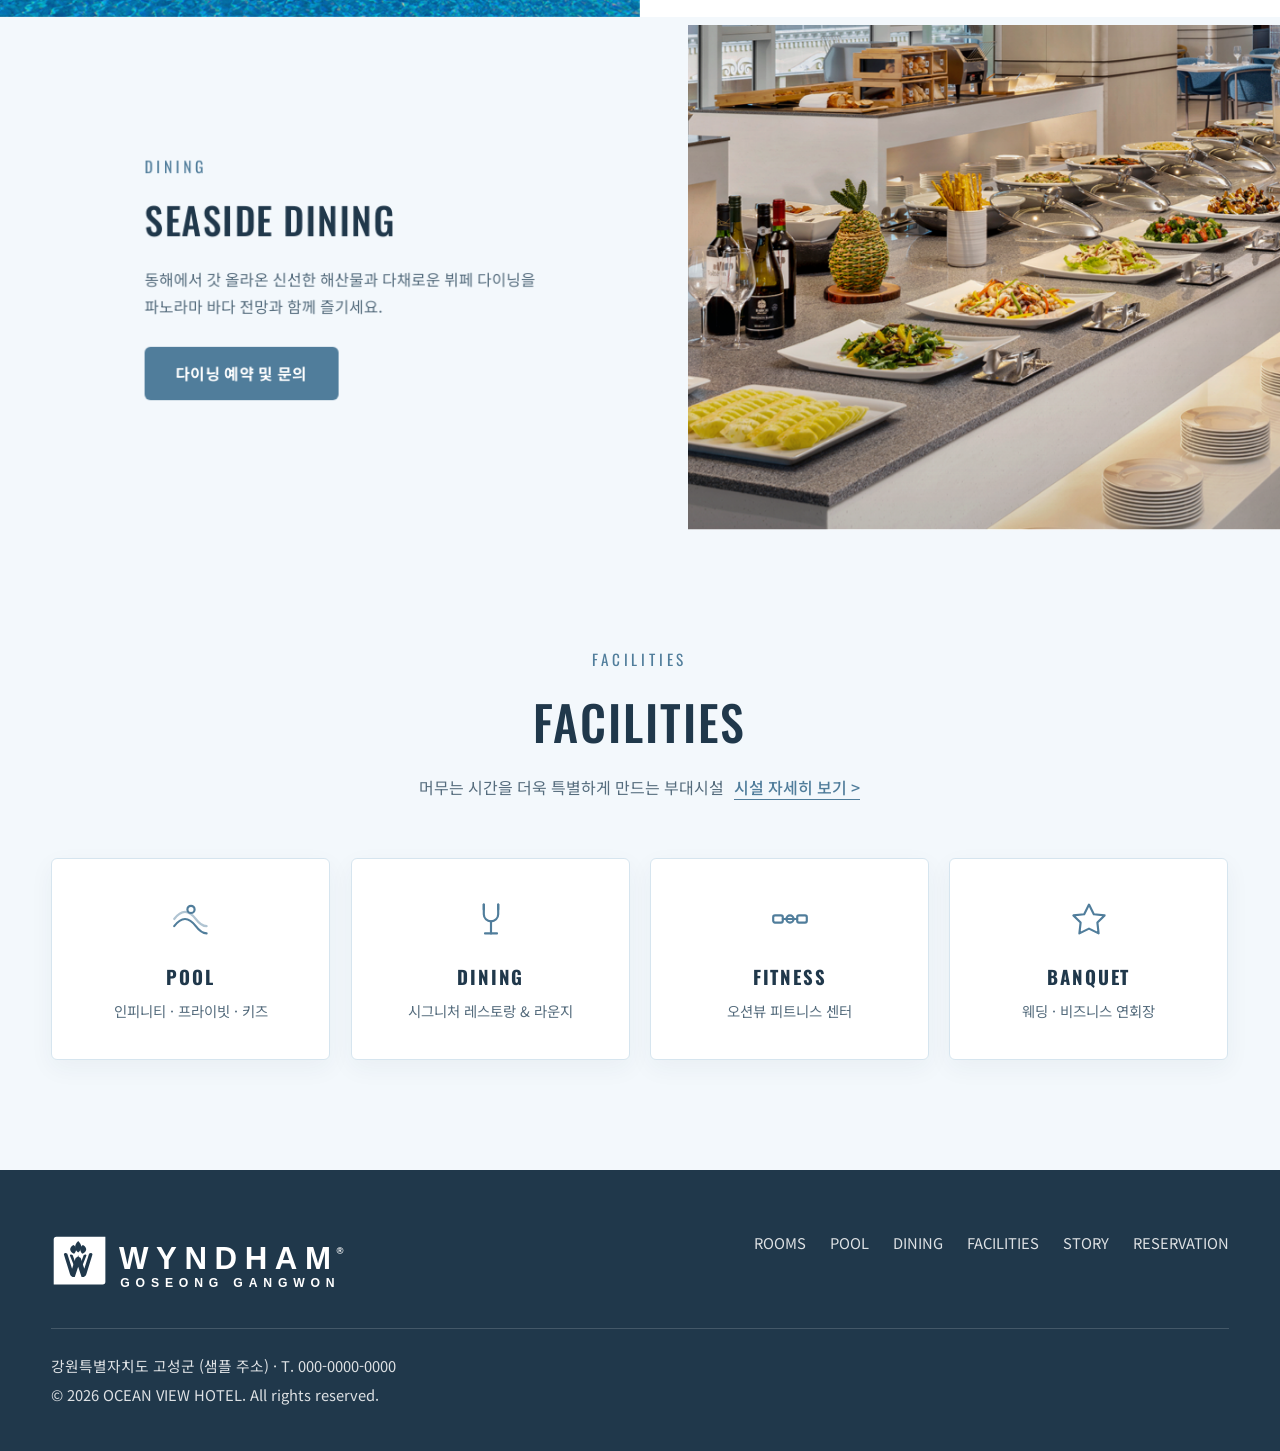
==== commit 8a904ab5: "feat: 메인 인덱스 시간대별 히어로 배경 및 파도 리빌 적용, index01/02 시안 정리" ====
--- a/index.html
+++ b/index.html
@@ -36,7 +36,28 @@
   <main id="top">
     <!-- HERO + 예약 바 -->
     <section class="hero" id="booking">
-      <img src="images/ref/bg_main.png" alt="윈덤 오션뷰 인피니티 풀 전경" class="hero-bg">
+      <!-- 낮 / 일몰 / 밤 인피니티 풀 다이내믹 배경 레이어 -->
+      <div class="hero-bg-wrapper" aria-hidden="true">
+        <div class="hero-bg-layer is-active" data-theme-layer="day" style="background-image: url('images/ref/bg_main.png');"></div>
+        <div class="hero-bg-layer" data-theme-layer="sunset" style="background-image: url('images/bg_sunset.jpg');"></div>
+        <div class="hero-bg-layer" data-theme-layer="night" style="background-image: url('images/bg_night.jpg');"></div>
+      </div>
+
+      <!-- 시간대별(낮/일몰/밤) 인피니티 풀 테마 스위처 바 -->
+      <nav class="time-ambient-nav" role="tablist" aria-label="인피니티 풀 시간대별 풍경 선택">
+        <button type="button" role="tab" class="time-btn is-active" data-time="day" aria-selected="true" aria-controls="booking">
+          <span class="time-idx">01</span>
+          <span class="time-label">DAY</span>
+        </button>
+        <button type="button" role="tab" class="time-btn" data-time="sunset" aria-selected="false" aria-controls="booking" tabindex="-1">
+          <span class="time-idx">02</span>
+          <span class="time-label">SUNSET</span>
+        </button>
+        <button type="button" role="tab" class="time-btn" data-time="night" aria-selected="false" aria-controls="booking" tabindex="-1">
+          <span class="time-idx">03</span>
+          <span class="time-label">NIGHT</span>
+        </button>
+      </nav>
       <div class="hero-content">
         <span class="eyebrow">OCEAN VIEW HOTEL</span>
         <h1>EXTRAORDINARY<br>ROOM</h1>
@@ -44,47 +65,111 @@
         <a href="#rooms" class="more-link">자세히 보기 &gt;</a>
       </div>
 
-      <!-- ★ 빠른 예약(Quick Booking) 폼 : 동작은 js/components/booking-bar.js 에서 처리 -->
-      <div class="booking-bar">
-        <form class="booking-form" id="bookingForm" aria-label="빠른 예약" novalidate>
-          <div class="booking-field">
-            <label for="checkIn">CHECK-IN</label>
-            <input type="date" id="checkIn" name="checkIn" required>
-          </div>
-          <div class="booking-field">
-            <label for="checkOut">CHECK-OUT <output id="nightsOutput" class="booking-night" for="checkIn checkOut"></output></label>
-            <input type="date" id="checkOut" name="checkOut" required>
-          </div>
-          <div class="booking-field">
-            <label for="rooms">ROOMS</label>
-            <select id="rooms" name="rooms">
-              <option value="1" selected>객실 1개</option>
-              <option value="2">객실 2개</option>
-              <option value="3">객실 3개</option>
-              <option value="4">객실 4개</option>
-            </select>
-          </div>
-          <div class="booking-field">
-            <label for="adults">ADULTS</label>
-            <select id="adults" name="adults">
-              <option value="1">성인 1명</option>
-              <option value="2" selected>성인 2명</option>
-              <option value="3">성인 3명</option>
-              <option value="4">성인 4명</option>
-            </select>
-          </div>
-          <div class="booking-field">
-            <label for="children">CHILDREN</label>
-            <select id="children" name="children">
-              <option value="0" selected>어린이 0명</option>
-              <option value="1">어린이 1명</option>
-              <option value="2">어린이 2명</option>
-              <option value="3">어린이 3명</option>
-            </select>
-          </div>
-          <button type="submit" class="btn btn-primary" id="bookingSubmit">객실 조회</button>
-        </form>
-        <p class="booking-error is-hidden" id="bookingError" role="alert"></p>
+      <!-- 접속 시각 즉시 초기화: 화면이 그려지기 전에 바로 SUNSET/NIGHT 상태로 세팅 (DAY 깜빡임 방지) -->
+      <script>
+        (function () {
+          var hour = new Date().getHours();
+          var theme = (hour >= 6 && hour < 17) ? "day" : ((hour >= 17 && hour < 20) ? "sunset" : "night");
+          window.__INITIAL_THEME__ = theme;
+
+          var THEMES = {
+            day: {
+              eyebrow: "WYNDHAM GOSEONG · INFINITY POOL",
+              title: "ENDLESS BLUE,<br>PERFECT MOMENT",
+              desc: "청정 동해 바다와 맞닿은 루프탑 인피니티 풀에서 눈부신 햇살과 함께 온전한 휴식을 경험하세요."
+            },
+            sunset: {
+              eyebrow: "GOLDEN TWILIGHT IN GOSEONG",
+              title: "BURNING SKY,<br>ROMANTIC TIDE",
+              desc: "설악산과 고성 바다가 붉고 찬란한 보랏빛으로 물드는 시간. 노을빛이 수면에 일렁이는 로맨틱한 순간을 마주합니다."
+            },
+            night: {
+              eyebrow: "STARLIT NIGHT OCEAN",
+              title: "WHISPERING WAVES,<br>SILENT LUXURY",
+              desc: "은은한 수중 조명과 쏟아지는 별빛 아래, 파도 소리만이 고요히 흐르는 밤의 인피니티 풀에서 감미로운 휴식을 취하세요."
+            }
+          };
+
+          // 1. 배경 레이어 즉시 활성화 (HTML 파싱 중 동기 반영)
+          var layers = document.querySelectorAll(".hero-bg-layer");
+          for (var i = 0; i < layers.length; i++) {
+            var match = (layers[i].getAttribute("data-theme-layer") === theme);
+            if (match) {
+              layers[i].classList.add("is-active");
+            } else {
+              layers[i].classList.remove("is-active");
+            }
+          }
+
+          // 2. 버튼 상태 즉시 활성화
+          var btns = document.querySelectorAll(".time-btn");
+          for (var j = 0; j < btns.length; j++) {
+            var active = (btns[j].getAttribute("data-time") === theme);
+            btns[j].classList.toggle("is-active", active);
+            btns[j].setAttribute("aria-selected", active ? "true" : "false");
+            btns[j].tabIndex = active ? 0 : -1;
+          }
+
+          // 3. 텍스트 카피 즉시 교체
+          var hero = document.getElementById("booking") || document.querySelector(".hero");
+          if (hero) {
+            var data = THEMES[theme];
+            var eye = hero.querySelector(".eyebrow");
+            var h1 = hero.querySelector("h1");
+            var p = hero.querySelector("p");
+            if (eye) eye.textContent = data.eyebrow;
+            if (h1) h1.innerHTML = data.title;
+            if (p) p.textContent = data.desc;
+          }
+          document.body.setAttribute("data-theme", theme);
+        })();
+      </script>
+    </section>
+
+    <!-- ★ 빠른 예약(Quick Booking) 배너 : 사진을 가리지 않도록 사진 바로 아래에 여유 있는 텀을 두고 배치 -->
+    <section class="quick-booking-section" id="booking" aria-label="객실 빠른 예약">
+      <div class="inner">
+        <div class="booking-bar">
+          <form class="booking-form" id="bookingForm" aria-label="빠른 예약" novalidate>
+            <div class="booking-field">
+              <label for="checkIn">CHECK-IN</label>
+              <input type="date" id="checkIn" name="checkIn" required>
+            </div>
+            <div class="booking-field">
+              <label for="checkOut">CHECK-OUT <output id="nightsOutput" class="booking-night" for="checkIn checkOut"></output></label>
+              <input type="date" id="checkOut" name="checkOut" required>
+            </div>
+            <div class="booking-field">
+              <label for="rooms">ROOMS</label>
+              <select id="rooms" name="rooms">
+                <option value="1" selected>객실 1개</option>
+                <option value="2">객실 2개</option>
+                <option value="3">객실 3개</option>
+                <option value="4">객실 4개</option>
+              </select>
+            </div>
+            <div class="booking-field">
+              <label for="adults">ADULTS</label>
+              <select id="adults" name="adults">
+                <option value="1">성인 1명</option>
+                <option value="2" selected>성인 2명</option>
+                <option value="3">성인 3명</option>
+                <option value="4">성인 4명</option>
+              </select>
+            </div>
+            <div class="booking-field">
+              <label for="children">CHILDREN</label>
+              <select id="children" name="children">
+                <option value="0" selected>어린이 0명</option>
+                <option value="1">어린이 1명</option>
+                <option value="2">어린이 2명</option>
+                <option value="3">어린이 3명</option>
+              </select>
+            </div>
+            <button type="submit" class="btn btn-primary" id="bookingSubmit">객실 조회</button>
+          </form>
+          <p class="booking-error is-hidden" id="bookingError" role="alert"></p>
+        </div>
       </div>
     </section>
 
@@ -183,10 +268,47 @@
           <p>머무는 시간을 더욱 특별하게 만드는 부대시설 <a href="facilities.html" class="text-link">시설 자세히 보기 &gt;</a></p>
         </div>
         <div class="fac-grid">
-          <div class="fac-item reveal"><div class="icon">🏊</div><h3>POOL</h3><p>인피니티 · 프라이빗 · 키즈</p></div>
-          <div class="fac-item reveal"><div class="icon">🍽️</div><h3>DINING</h3><p>시그니처 레스토랑 &amp; 라운지</p></div>
-          <div class="fac-item reveal"><div class="icon">💪</div><h3>FITNESS</h3><p>오션뷰 피트니스 센터</p></div>
-          <div class="fac-item reveal"><div class="icon">🎉</div><h3>BANQUET</h3><p>웨딩 · 비즈니스 연회장</p></div>
+          <div class="fac-item reveal">
+            <div class="icon">
+              <svg viewBox="0 0 40 40" fill="none" xmlns="http://www.w3.org/2000/svg">
+                <path d="M6 26c3-4 6-6 9-6s6 2 9 6 6 6 9 6" stroke="currentColor" stroke-width="1.8" stroke-linecap="round"/>
+                <path d="M6 20c3-4 6-6 9-6s6 2 9 6 6 6 9 6" stroke="currentColor" stroke-width="1.8" stroke-linecap="round" opacity="0.45"/>
+                <circle cx="20" cy="12" r="3" stroke="currentColor" stroke-width="1.8"/>
+              </svg>
+            </div>
+            <h3>POOL</h3><p>인피니티 · 프라이빗 · 키즈</p>
+          </div>
+          <div class="fac-item reveal">
+            <div class="icon">
+              <svg viewBox="0 0 40 40" fill="none" xmlns="http://www.w3.org/2000/svg">
+                <path d="M14 8v8a6 6 0 0 0 12 0V8" stroke="currentColor" stroke-width="1.8" stroke-linecap="round"/>
+                <line x1="20" y1="22" x2="20" y2="32" stroke="currentColor" stroke-width="1.8" stroke-linecap="round"/>
+                <line x1="15" y1="32" x2="25" y2="32" stroke="currentColor" stroke-width="1.8" stroke-linecap="round"/>
+                <line x1="14" y1="12" x2="14" y2="8" stroke="currentColor" stroke-width="1.8" stroke-linecap="round"/>
+                <line x1="26" y1="12" x2="26" y2="8" stroke="currentColor" stroke-width="1.8" stroke-linecap="round"/>
+              </svg>
+            </div>
+            <h3>DINING</h3><p>시그니처 레스토랑 &amp; 라운지</p>
+          </div>
+          <div class="fac-item reveal">
+            <div class="icon">
+              <svg viewBox="0 0 40 40" fill="none" xmlns="http://www.w3.org/2000/svg">
+                <rect x="6" y="17" width="8" height="6" rx="1.5" stroke="currentColor" stroke-width="1.8"/>
+                <rect x="26" y="17" width="8" height="6" rx="1.5" stroke="currentColor" stroke-width="1.8"/>
+                <line x1="14" y1="20" x2="26" y2="20" stroke="currentColor" stroke-width="1.8" stroke-linecap="round"/>
+                <circle cx="20" cy="20" r="3" stroke="currentColor" stroke-width="1.8"/>
+              </svg>
+            </div>
+            <h3>FITNESS</h3><p>오션뷰 피트니스 센터</p>
+          </div>
+          <div class="fac-item reveal">
+            <div class="icon">
+              <svg viewBox="0 0 40 40" fill="none" xmlns="http://www.w3.org/2000/svg">
+                <polygon points="20,8 24,16 33,17 27,23 28,32 20,28 12,32 13,23 7,17 16,16" stroke="currentColor" stroke-width="1.8" stroke-linejoin="round"/>
+              </svg>
+            </div>
+            <h3>BANQUET</h3><p>웨딩 · 비즈니스 연회장</p>
+          </div>
         </div>
       </div>
     </section>
@@ -219,6 +341,18 @@
   <script src="js/components/header.js"></script>
   <script src="js/components/reveal.js"></script>
   <script src="js/components/booking-bar.js"></script>
+  <script src="js/components/wave-reveal.js"></script>
+  <script src="js/components/time-ambient.js"></script>
   <script src="js/app.js"></script>
+  <script>
+    document.addEventListener("DOMContentLoaded", function () {
+      if (window.Hotel && window.Hotel.WaveReveal) {
+        window.Hotel.WaveReveal.init();
+      }
+      if (window.Hotel && window.Hotel.TimeAmbient) {
+        window.Hotel.TimeAmbient.init();
+      }
+    });
+  </script>
 </body>
 </html>
--- a/css/main.css
+++ b/css/main.css
@@ -63,56 +63,217 @@
   position: relative;
   min-height: 100vh;
   display: flex;
+  flex-direction: column;
   align-items: center;
   justify-content: center;
   text-align: center;
   color: var(--white);
   overflow: hidden;
-  background: var(--white);
-}
-/* 히어로 배경: 숨쉬는 듯한 시네마틱 켄 번스(Ken Burns) 무한 왕복 애니메이션 */
-.hero-bg {
+  background: var(--navy-900);
+}
+
+/* 히어로 배경 래퍼 및 레이어 (크로스페이드 + 켄 번스 시네마틱 효과) */
+.hero-bg-wrapper {
   position: absolute;
   inset: 0;
   width: 100%;
   height: 100%;
-  object-fit: cover;
-  animation: heroKenBurns 22s cubic-bezier(0.25, 1, 0.5, 1) infinite alternate;
-  will-change: transform;
-}
-@keyframes heroKenBurns {
-  0% { transform: scale(1.03) translate(0, 0); }
-  50% { transform: scale(1.12) translate(-1.5%, -1%); }
-  100% { transform: scale(1.06) translate(1%, 0.8%); }
-}
-
-/* ★ 가독성 오버레이 (네이비-스카이블루-화이트 비율 적용)
-   - 상단: 딥 네이비(헤더 가독성) / 중앙: 스카이블루 틴트 / 하단: 퓨어 화이트 페이드 */
+  overflow: hidden;
+  pointer-events: none;
+  z-index: 0;
+}
+.hero-bg-layer {
+  position: absolute;
+  inset: 0;
+  width: 100%;
+  height: 100%;
+  background-size: cover;
+  background-position: center center;
+  opacity: 0;
+  transform: scale(1.04);
+  transition: opacity 1.2s cubic-bezier(0.4, 0, 0.2, 1), transform 24s ease-out;
+  will-change: opacity, transform;
+}
+.hero-bg-layer.is-active {
+  opacity: 1;
+  transform: scale(1.12);
+}
+
+/* ★ 히어로 오버레이: 상단 텍스트 가독성을 위한 미세 음영만 두고,
+   하단은 사진 원본(일몰/밤 풍경)이 100% 선명하고 깊이감 있게 꽉 차도록 투명 처리 */
 .hero::before {
   content: '';
   position: absolute;
   inset: 0;
   z-index: 1;
+  pointer-events: none;
   background:
     linear-gradient(180deg,
-      rgba(32, 56, 75, 0.45) 0%,
-      rgba(80, 125, 155, 0.25) 45%,
-      rgba(255, 255, 255, 0.55) 82%,
-      rgba(255, 255, 255, 1) 100%);
-}
-.hero-content { position: relative; z-index: 2; padding: 120px 20px 220px; }
-.hero-content .eyebrow { font-family: var(--font-display); letter-spacing: 0.35em; color: var(--color-sky-blue); margin-bottom: 16px; display: block; text-shadow: 0 2px 10px rgba(32, 56, 75, 0.6); }
+      rgba(10, 25, 41, 0.42) 0%,
+      rgba(10, 25, 41, 0.18) 35%,
+      rgba(10, 25, 41, 0.04) 60%,
+      transparent 80%,
+      transparent 100%);
+}
+
+/* ── 시간대별(낮/일몰/밤) 테마 스위처 내비게이션 바 ─────────── */
+.time-ambient-nav {
+  position: absolute;
+  top: calc(var(--header-h) + 24px);
+  z-index: 10;
+  display: inline-flex;
+  align-items: center;
+  gap: 4px;
+  padding: 4px;
+  background: rgba(10, 25, 41, 0.38);
+  backdrop-filter: blur(24px);
+  -webkit-backdrop-filter: blur(24px);
+  border: 1px solid rgba(255, 255, 255, 0.18);
+  border-radius: 9999px;
+  box-shadow: 0 10px 30px rgba(0, 0, 0, 0.24);
+  animation: fadeInDown 0.8s cubic-bezier(0.16, 1, 0.3, 1) both;
+}
+
+@keyframes fadeInDown {
+  from { opacity: 0; transform: translateY(-12px); }
+  to { opacity: 1; transform: translateY(0); }
+}
+
+.time-btn {
+  display: inline-flex;
+  align-items: center;
+  gap: 7px;
+  padding: 8px 20px;
+  border: none;
+  background: transparent;
+  color: rgba(255, 255, 255, 0.68);
+  border-radius: 9999px;
+  font-family: var(--font-display);
+  font-size: 0.8rem;
+  letter-spacing: 0.18em;
+  font-weight: 500;
+  text-transform: uppercase;
+  cursor: pointer;
+  transition: all 0.3s cubic-bezier(0.16, 1, 0.3, 1);
+  position: relative;
+  user-select: none;
+}
+.time-btn .time-idx {
+  font-size: 0.68rem;
+  font-weight: 400;
+  letter-spacing: 0.08em;
+  opacity: 0.5;
+  transition: opacity 0.3s ease, color 0.3s ease;
+}
+.time-btn .time-label {
+  font-weight: 500;
+  letter-spacing: 0.18em;
+}
+
+.time-btn:hover {
+  color: var(--white);
+  background: rgba(255, 255, 255, 0.10);
+}
+.time-btn:hover .time-idx {
+  opacity: 0.8;
+}
+
+/* 활성화 상태 (Active Pill) */
+.time-btn.is-active {
+  color: #0f172a;
+  background: rgba(255, 255, 255, 0.95);
+  box-shadow: 0 4px 16px rgba(0, 0, 0, 0.22);
+  font-weight: 600;
+}
+.time-btn.is-active .time-idx {
+  color: #0284c7;
+  opacity: 1;
+  font-weight: 600;
+}
+
+/* 히어로 텍스트 컨텐츠 & 트랜지션 */
+.hero-content {
+  position: relative;
+  z-index: 2;
+  padding: 140px 20px 140px;
+  transition: opacity 0.35s ease, transform 0.35s ease;
+  will-change: opacity, transform;
+}
+.hero-content.is-changing {
+  opacity: 0;
+  transform: translateY(10px);
+}
+
+/* ── 사진 바로 밑 독립 빠른 예약 배너 (사진을 가리지 않게 텀 배치) ────────── */
+.quick-booking-section {
+  position: relative;
+  z-index: 10;
+  padding: 50px 0 40px;
+  background: var(--color-white);
+  transition: background 0.8s cubic-bezier(0.4, 0, 0.2, 1);
+}
+.quick-booking-section .inner {
+  max-width: var(--max-width, 1280px);
+  margin: 0 auto;
+  padding: 0 20px;
+}
+.quick-booking-section .booking-bar {
+  position: relative;
+  left: auto;
+  bottom: auto;
+  transform: none;
+  width: 100%;
+  max-width: 1180px;
+  margin: 0 auto;
+}
+.hero-content .eyebrow {
+  font-family: var(--font-display);
+  letter-spacing: 0.35em;
+  color: var(--color-sky-blue);
+  margin-bottom: 16px;
+  display: block;
+  text-shadow: 0 2px 10px rgba(32, 56, 75, 0.6);
+  transition: color 0.6s ease;
+}
+body[data-theme="sunset"] .hero-content .eyebrow {
+  color: #fed7aa;
+  text-shadow: 0 2px 12px rgba(124, 45, 18, 0.7);
+}
+body[data-theme="night"] .hero-content .eyebrow {
+  color: #7dd3fc;
+  text-shadow: 0 2px 12px rgba(12, 74, 110, 0.8);
+}
+
 .hero-content h1 {
   font-family: var(--font-display);
   font-weight: 600;
   font-size: clamp(2.4rem, 7vw, 5.4rem);
   letter-spacing: 0.04em;
   line-height: 1.1;
-  text-shadow: 0 4px 24px rgba(32, 56, 75, 0.6);   /* 글자 가독성 확보 */
-}
-.hero-content p { margin: 24px auto 32px; max-width: 620px; font-size: 1.1rem; font-weight: 400; text-shadow: 0 2px 12px rgba(32, 56, 75, 0.6); }
-.more-link { font-family: var(--font-display); letter-spacing: 0.1em; border-bottom: 1px solid var(--white); padding-bottom: 2px; text-shadow: 0 2px 10px rgba(32, 56, 75, 0.5); transition: color var(--transition), border-color var(--transition), transform var(--transition); display: inline-block; }
-.more-link:hover { color: var(--color-sky-blue); border-color: var(--color-sky-blue); transform: translateX(4px); }
+  text-shadow: 0 4px 24px rgba(15, 23, 42, 0.65);
+}
+.hero-content p {
+  margin: 24px auto 32px;
+  max-width: 620px;
+  font-size: 1.1rem;
+  font-weight: 400;
+  line-height: 1.7;
+  text-shadow: 0 2px 12px rgba(15, 23, 42, 0.65);
+}
+.more-link {
+  font-family: var(--font-display);
+  letter-spacing: 0.1em;
+  border-bottom: 1px solid var(--white);
+  padding-bottom: 2px;
+  text-shadow: 0 2px 10px rgba(32, 56, 75, 0.5);
+  transition: color var(--transition), border-color var(--transition), transform var(--transition);
+  display: inline-block;
+}
+.more-link:hover {
+  color: var(--color-sky-blue);
+  border-color: var(--color-sky-blue);
+  transform: translateX(4px);
+}
 
 /* ── ROOMS (화이트 배경 55%) ──────────────────────────────────── */
 .rooms { background: var(--color-white); }
@@ -125,16 +286,66 @@
   box-shadow: 0 10px 30px rgba(32, 56, 75, 0.06);
   transition: transform 0.5s cubic-bezier(0.16, 1, 0.3, 1), box-shadow 0.5s ease, border-color 0.4s ease;
 }
+
+/* ★ 파도 물결 리빌: 왼쪽 → 오른쪽으로 카드들이 파도처럼 순차 등장 ─────────────
+   wave-reveal.js 가 .wave-box 클래스를 부여하고,
+   IntersectionObserver 로 뷰포트 진입 시 .is-floated 를 추가합니다.
+   --wave-delay 로 왼쪽부터 오른쪽 순서로 Stagger 타이밍이 결정됩니다.
+──────────────────────────────────────────────────────────────────────────────── */
+
+/* 초기 상태: 왼쪽에서 약간 밀려난 채 투명하게 대기 */
+.wave-box {
+  opacity: 0;
+  transform: translateX(-45px) scale(0.96);
+  /* 지속 시간 1.1s + 기본 베이스 딜레이 0.15s → 애니메이션 티가 확실히 남 */
+  transition:
+    opacity 1.1s cubic-bezier(0.16, 1, 0.3, 1) calc(0.15s + var(--wave-delay, 0s)),
+    transform 1.1s cubic-bezier(0.16, 1, 0.3, 1) calc(0.15s + var(--wave-delay, 0s));
+  will-change: opacity, transform;
+}
+
+/* 파도가 지나가며 제자리에 안착한 상태 */
+.wave-box.is-floated {
+  opacity: 1;
+  transform: translateX(0) scale(1);
+}
+
+/* 섹션 타이틀(가운데 정렬 요소)은 아래에서 올라오는 게 더 자연스러우므로 예외 처리 */
+.section-title.wave-box {
+  transform: translateY(32px) scale(0.97);
+  transition:
+    opacity 1.0s cubic-bezier(0.16, 1, 0.3, 1) 0.1s,
+    transform 1.0s cubic-bezier(0.16, 1, 0.3, 1) 0.1s;
+}
+
+.section-title.wave-box.is-floated {
+  transform: translateY(0) scale(1);
+}
+
+/* 역방향 스플릿 섹션(DINING 등)의 오른쪽 요소는 오른→왼 방향으로 */
+.split.reverse .photo.wave-box,
+.split.reverse .text.wave-box {
+  transform: translateX(38px) scale(0.97);
+}
+
+.split.reverse .photo.wave-box.is-floated,
+.split.reverse .text.wave-box.is-floated {
+  transform: translateX(0) scale(1);
+}
+
+/* room-card hover: wave-box 트랜지션과 충돌하지 않도록 덮어씀 */
+.room-card.wave-box.is-floated:hover {
+  transition:
+    transform 0.45s cubic-bezier(0.16, 1, 0.3, 1),
+    box-shadow 0.45s ease,
+    border-color 0.3s ease;
+}
+
 .room-card:hover {
-  transform: translateY(-10px);
-  box-shadow: 0 22px 48px rgba(80, 125, 155, 0.22);
+  transform: translateY(-10px) !important;
+  box-shadow: 0 24px 50px rgba(80, 125, 155, 0.22);
   border-color: var(--color-sky-blue);
 }
-
-/* 카드 순차적 부드러운 스크롤 등장 (Staggered Effect) */
-.room-card.reveal:nth-child(1) { transition-delay: 0.05s; }
-.room-card.reveal:nth-child(2) { transition-delay: 0.18s; }
-.room-card.reveal:nth-child(3) { transition-delay: 0.31s; }
 
 /* 룸 썸네일: 부드러운 줌 + 럭셔리 빛 반사(Shine / Sheen) 광택 애니메이션 */
 .room-card .thumb {
@@ -255,7 +466,10 @@
 .fac-grid { display: grid; grid-template-columns: repeat(4, 1fr); gap: 20px; }
 .fac-item { background: var(--color-white); border: 1px solid var(--color-border); border-radius: var(--radius); padding: 36px 24px; text-align: center; box-shadow: 0 8px 24px rgba(32, 56, 75, 0.05); transition: var(--transition); }
 .fac-item:hover { background: var(--color-ocean-blue); color: var(--white); transform: translateY(-6px); }
-.fac-item .icon { font-size: 2.4rem; margin-bottom: 12px; }
+.fac-item .icon { width: 48px; height: 48px; margin: 0 auto 18px; display: flex; align-items: center; justify-content: center; color: var(--color-ocean-blue); }
+.fac-item .icon svg { width: 100%; height: 100%; transition: transform 0.4s cubic-bezier(0.16, 1, 0.3, 1), color var(--transition); }
+.fac-item:hover .icon { color: var(--white); }
+.fac-item:hover .icon svg { transform: scale(1.12); }
 .fac-item h3 { font-family: var(--font-display); letter-spacing: 0.1em; margin-bottom: 6px; color: var(--color-text); }
 .fac-item:hover h3 { color: var(--white); }
 .fac-item p { font-size: 0.9rem; color: var(--color-text-sub); }
@@ -296,7 +510,23 @@
   .split.reverse .photo { order: 0; }
   .split .photo { max-height: 340px; }
   .section { padding: 70px 0; }
-  .hero-content { padding-bottom: 360px; }   /* 모바일은 예약폼이 높아져서 여백 확대 */
+  .hero-content { padding: 120px 20px 100px; }
+  .quick-booking-section { padding: 36px 0 24px; }
+  .time-ambient-nav {
+    top: calc(var(--header-h) + 12px);
+    padding: 4px 6px;
+    gap: 4px;
+    max-width: 90%;
+  }
+  .time-btn {
+    padding: 6px 14px;
+    font-size: 0.74rem;
+    letter-spacing: 0.14em;
+    gap: 5px;
+  }
+  .time-btn .time-idx {
+    font-size: 0.62rem;
+  }
 }
 @media (max-width: 600px) {
   .room-grid, .fac-grid { grid-template-columns: 1fr; }
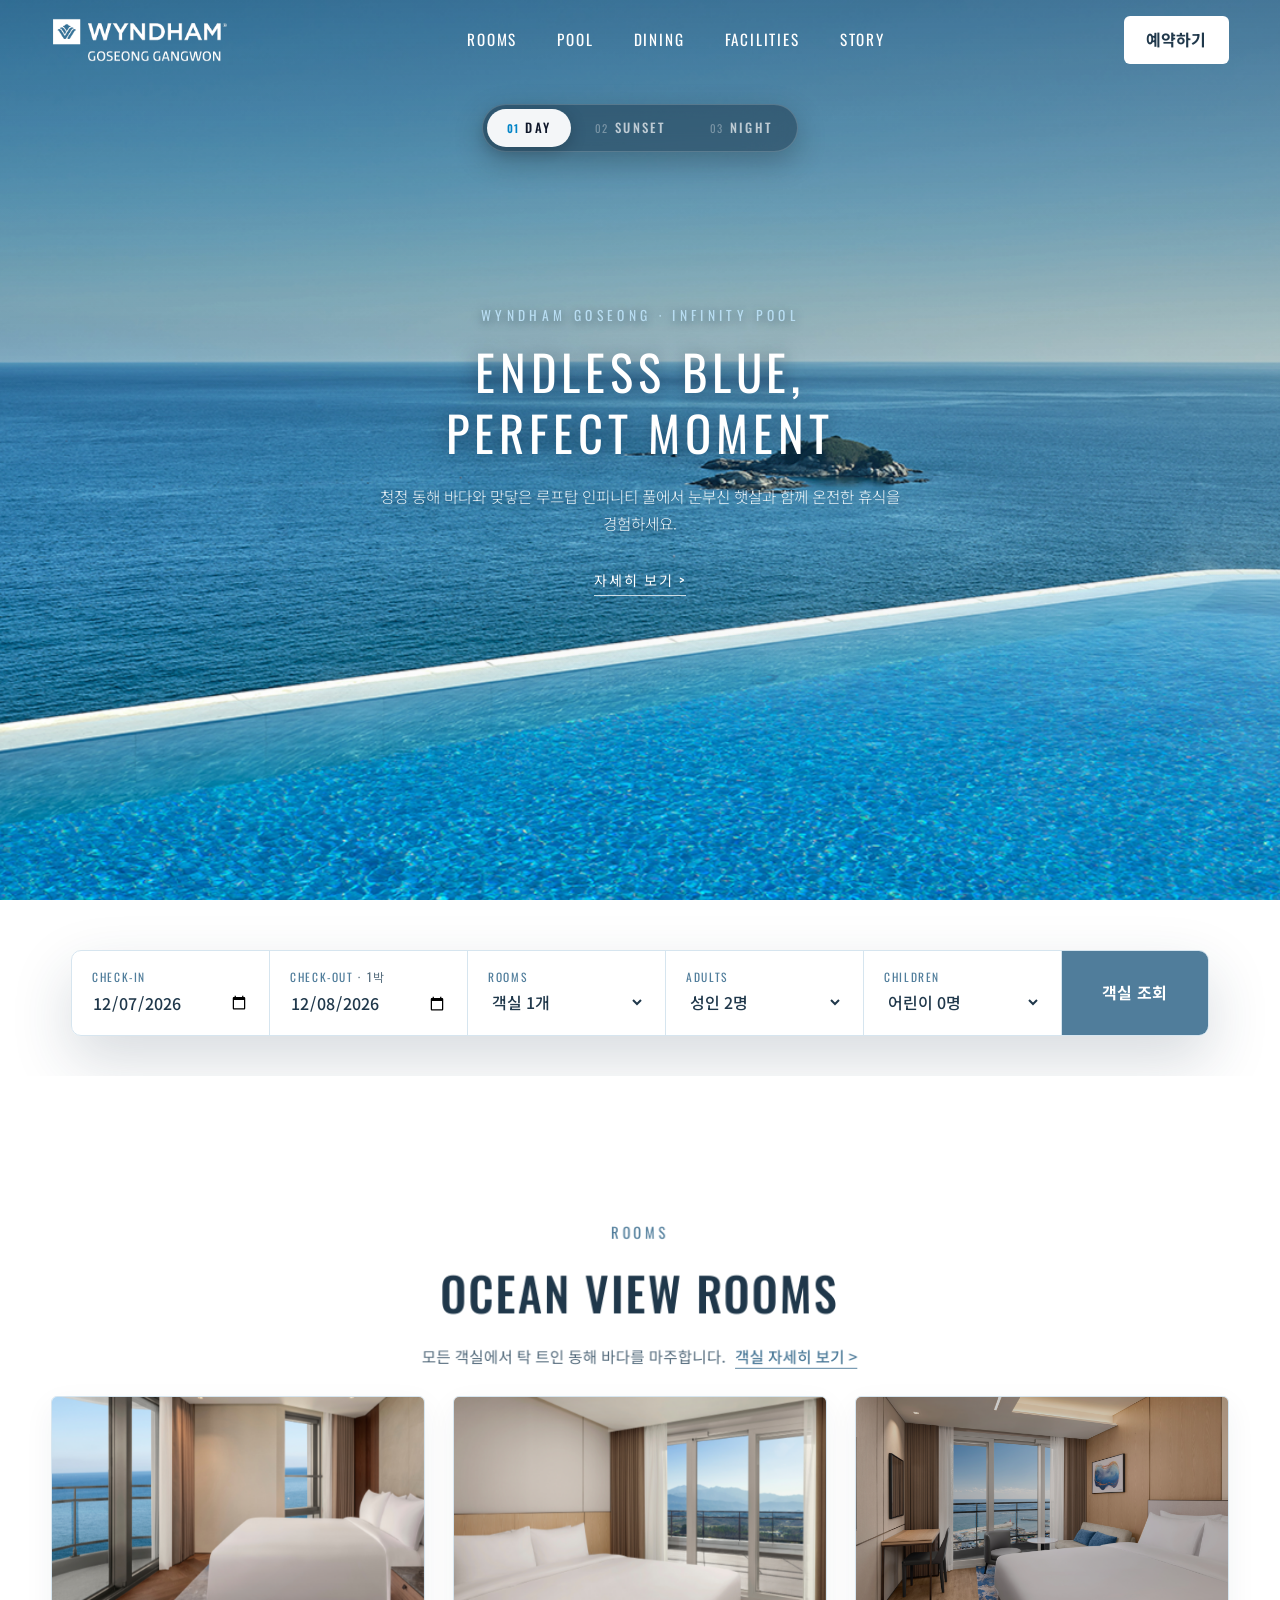
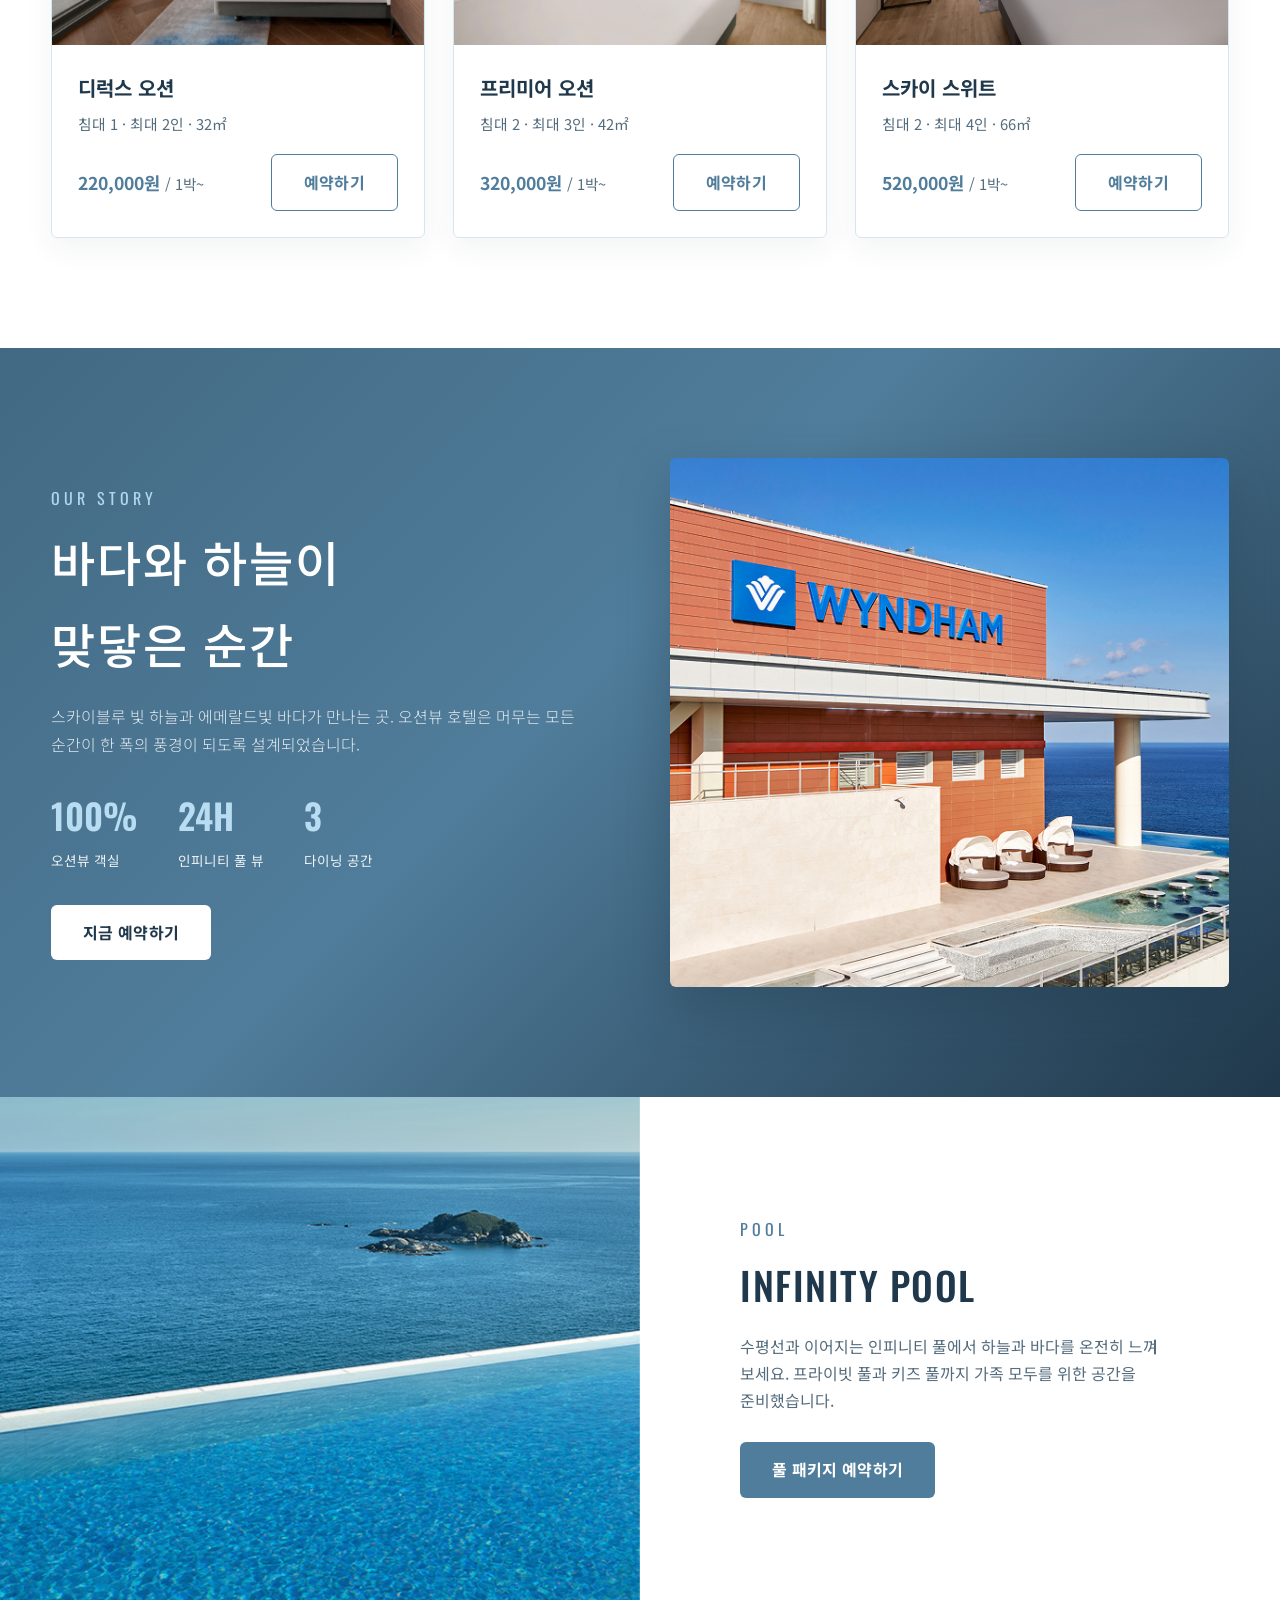
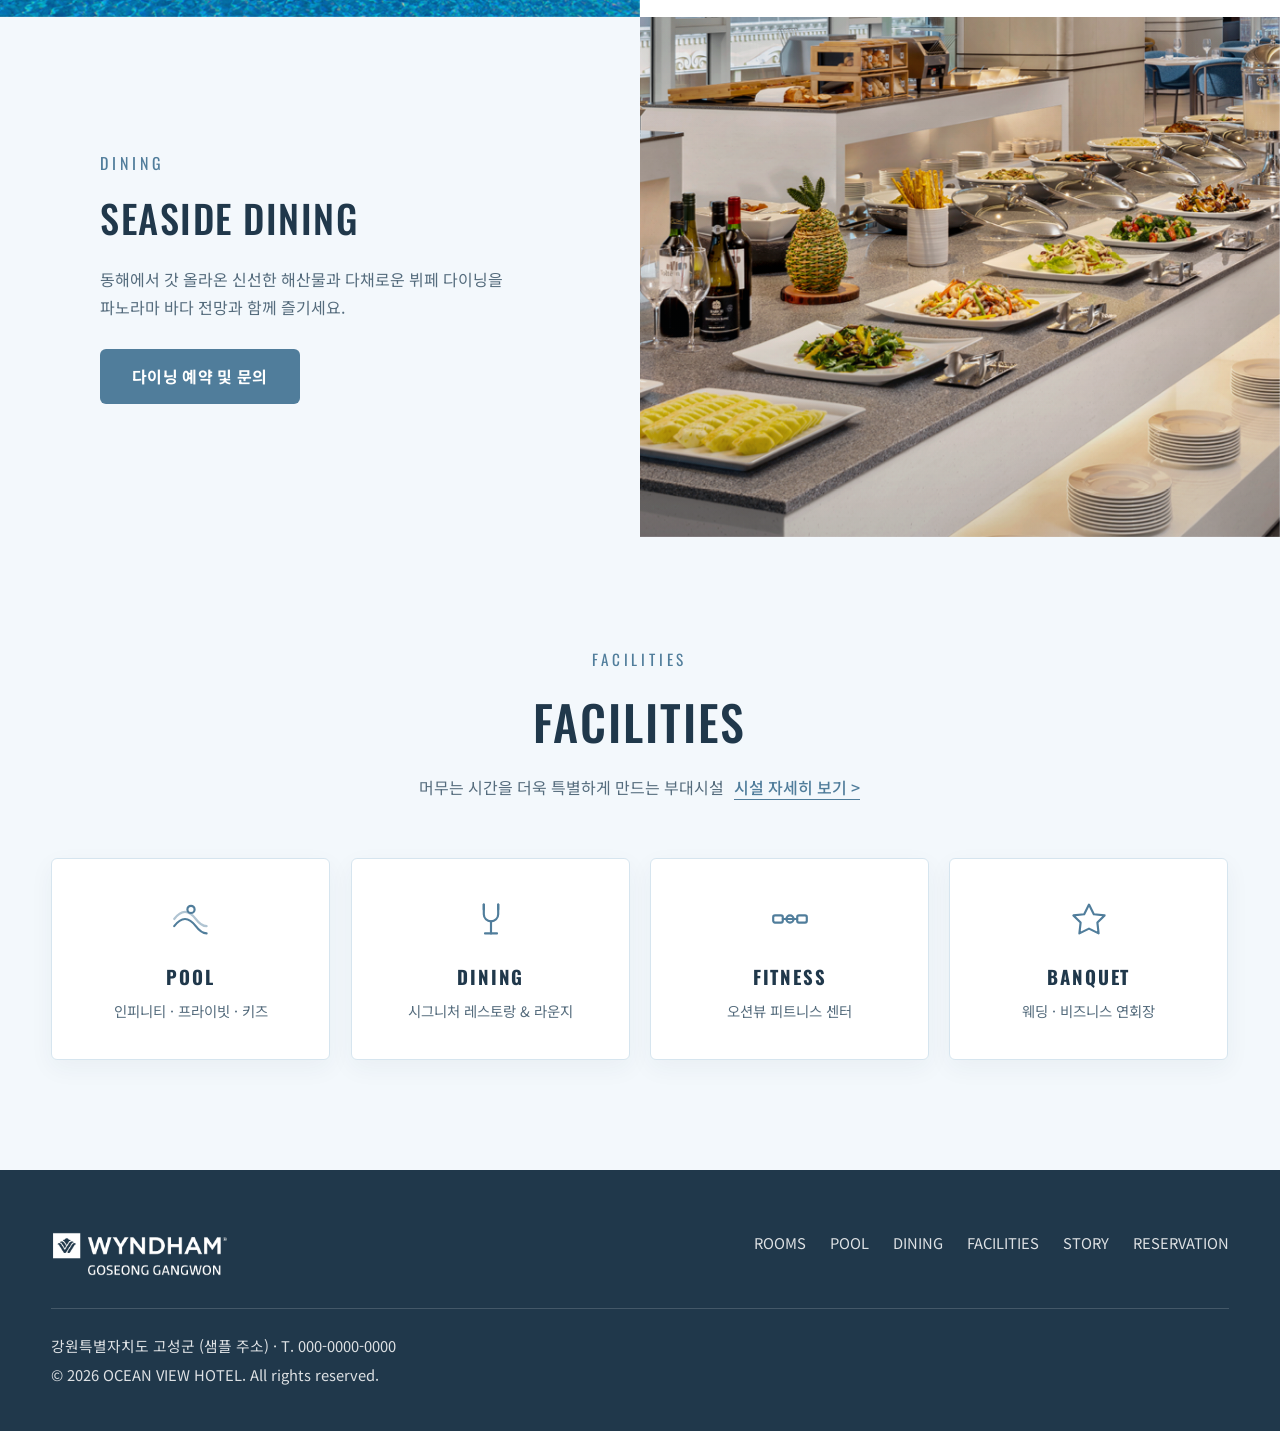
==== commit 8bb61382: "feat: 공식 윈덤 로고 이미지(PNG) 교체 및 중복 로고 텍스트 제거" ====
--- a/index.html
+++ b/index.html
@@ -12,10 +12,10 @@
 <body>
   <header class="header" id="header">
     <div class="inner">
-      <!-- 로고: images/logo.svg -->
+      <!-- 공식 윈덤 로고: images/logo.png & logo-white.png -->
       <a href="#top" class="logo" aria-label="WYNDHAM GOSEONG GANGWON 홈">
-        <img src="images/logo.svg" alt="WYNDHAM GOSEONG GANGWON" class="logo-img">
-        <span class="logo-text">WYNDHAM</span>
+        <img src="images/logo-white.png" alt="WYNDHAM GOSEONG GANGWON" class="logo-img logo-img--white">
+        <img src="images/logo.png" alt="WYNDHAM GOSEONG GANGWON" class="logo-img logo-img--color">
       </a>
       <nav class="gnb" id="gnb" aria-label="주요 메뉴">
         <a href="rooms.html">ROOMS</a>
@@ -318,8 +318,7 @@
     <div class="inner">
       <div class="top">
         <a href="#top" class="logo" aria-label="WYNDHAM GOSEONG GANGWON 홈">
-          <img src="images/logo.svg" alt="WYNDHAM GOSEONG GANGWON" class="logo-img">
-          <span class="logo-text">WYNDHAM</span>
+          <img src="images/logo-white.png" alt="WYNDHAM GOSEONG GANGWON" class="logo-img">
         </a>
         <nav class="footer-links" aria-label="푸터 메뉴">
           <a href="rooms.html">ROOMS</a>
--- a/css/common.css
+++ b/css/common.css
@@ -4,7 +4,7 @@
    ▶ 색상을 바꾸고 싶다면 아래 :root 의 변수만 수정하세요. (전체 사이트에 반영됨)
    ▶ 컨셉: 딥 네이비 배경 + 스카이블루 포인트 + 화이트 텍스트
    ========================================================================== */
-@import url('https://fonts.googleapis.com/css2?family=Noto+Sans+KR:wght@300;400;500;700&family=Oswald:wght@400;500;600&display=swap');
+@import url('https://fonts.googleapis.com/css2?family=Montserrat:wght@500;600;700&family=Noto+Sans+KR:wght@300;400;500;700&family=Oswald:wght@400;500;600&display=swap');
 
 :root {
   /* ── Brand colors (사용자 가이드 비율 적용) ─────────────────────────── */
@@ -70,7 +70,12 @@
   box-sizing: border-box;
 }
 
-html { scroll-behavior: smooth; scroll-padding-top: var(--header-h); }
+html {
+  scroll-behavior: smooth;
+  scroll-padding-top: var(--header-h);
+  overflow-x: hidden;
+  max-width: 100%;
+}
 
 body {
   font-family: var(--font-body);
@@ -78,6 +83,8 @@
   background: var(--white);         /* ★ 메인 배경색: 화이트 */
   line-height: 1.7;
   word-break: keep-all;
+  overflow-x: hidden;
+  max-width: 100%;
 }
 
 img { display: block; max-width: 100%; }
--- a/css/main.css
+++ b/css/main.css
@@ -4,6 +4,11 @@
      스토리 · 푸터만 블루/네이비로 포인트를 줍니다.
    색상 값은 common.css 의 :root 변수를 사용합니다.
    ========================================================================== */
+
+main {
+  width: 100%;
+  overflow-x: hidden;
+}
 
 /* ── 헤더 ─────────────────────────────────────────────────────── */
 .header {
@@ -25,20 +30,25 @@
 .header .inner { height: 100%; display: flex; align-items: center; justify-content: space-between; }
 
 /* ── 로고 ────────────────────────────────────────────────────────────────────────
-   images/logo.png (배경 투명 PNG/SVG 권장)
-   - 히어로 위(투명 헤더) : 자동으로 흰색 로고로 표시
-   - 스크롤 / 서브페이지(흰 헤더) : 원본 컬러 로고로 표시
-   - 푸터(네이비 배경) : 흰색 로고로 표시
+   공식 윈덤 로고 이미지 (배경 투명 PNG)
+   - 히어로 위(투명 헤더) : logo-white.png (화이트 로고 원본)
+   - 스크롤 / 서브페이지(흰 헤더) : logo.png (컬러 로고 원본)
+   - 푸터(네이비 배경) : logo-white.png (화이트 로고 원본)
    로고 크기는 --logo-h 로 조절합니다. ─────────────────────────────────────────── */
-.logo { display: inline-flex; align-items: center; --logo-h: 68px; }
-.logo-img { height: var(--logo-h); width: auto; filter: brightness(0) invert(1); transition: filter var(--transition); }
-.header.is-scrolled .logo-img,
-.header.header--solid .logo-img { filter: none; }
-.logo-text { display: none; font-family: var(--font-display); font-size: 1.6rem; letter-spacing: 0.18em; font-weight: 500; }
-/* 로고 이미지가 없을 때(header.js 가 .is-fallback 추가) 텍스트 로고로 대체 */
-.logo.is-fallback .logo-img { display: none; }
-.logo.is-fallback .logo-text { display: inline; }
-.footer .logo-img { filter: brightness(0) invert(1); }
+.logo { display: inline-flex; align-items: center; --logo-h: 48px; }
+.logo-img { height: var(--logo-h); width: auto; display: block; object-fit: contain; }
+
+/* 헤더: 기본(투명 헤더) 상태에서는 화이트 로고 노출, 컬러 로고 숨김 */
+.header .logo-img--white { display: block; }
+.header .logo-img--color { display: none; }
+
+/* 헤더: 스크롤 시 및 화이트 헤더에서는 컬러 로고 노출, 화이트 로고 숨김 */
+.header.is-scrolled .logo-img--white,
+.header.header--solid .logo-img--white { display: none; }
+.header.is-scrolled .logo-img--color,
+.header.header--solid .logo-img--color { display: block; }
+
+.footer .logo-img { height: var(--logo-h); width: auto; display: block; }
 .gnb { display: flex; gap: 40px; }
 .gnb a { font-family: var(--font-display); letter-spacing: 0.12em; font-size: 0.95rem; position: relative; padding: 6px 0; }
 .gnb a::after { content: ''; position: absolute; left: 0; bottom: 0; width: 0; height: 2px; background: var(--sky-300); transition: width var(--transition); }
@@ -210,6 +220,7 @@
   z-index: 10;
   padding: 50px 0 40px;
   background: var(--color-white);
+  overflow: hidden;
   transition: background 0.8s cubic-bezier(0.4, 0, 0.2, 1);
 }
 .quick-booking-section .inner {
@@ -228,9 +239,11 @@
 }
 .hero-content .eyebrow {
   font-family: var(--font-display);
-  letter-spacing: 0.35em;
+  font-size: 0.85rem;
+  font-weight: 400;
+  letter-spacing: 0.32em;
   color: var(--color-sky-blue);
-  margin-bottom: 16px;
+  margin-bottom: 14px;
   display: block;
   text-shadow: 0 2px 10px rgba(32, 56, 75, 0.6);
   transition: color 0.6s ease;
@@ -246,25 +259,27 @@
 
 .hero-content h1 {
   font-family: var(--font-display);
-  font-weight: 600;
-  font-size: clamp(2.4rem, 7vw, 5.4rem);
-  letter-spacing: 0.04em;
-  line-height: 1.1;
-  text-shadow: 0 4px 24px rgba(15, 23, 42, 0.65);
+  font-weight: 400;                     /* 두께를 600 -> 400으로 얇게 조절 */
+  font-size: clamp(1.8rem, 3.8vw, 3.2rem); /* 크기를 절제된 비율로 축소 */
+  letter-spacing: 0.1em;                /* 자간을 넓혀 고급스러운 여백미 */
+  line-height: 1.25;
+  text-shadow: 0 3px 20px rgba(15, 23, 42, 0.55);
 }
 .hero-content p {
-  margin: 24px auto 32px;
-  max-width: 620px;
-  font-size: 1.1rem;
-  font-weight: 400;
-  line-height: 1.7;
-  text-shadow: 0 2px 12px rgba(15, 23, 42, 0.65);
+  margin: 20px auto 28px;
+  max-width: 520px;
+  font-size: 0.98rem;                   /* 1.1rem -> 0.98rem 로 슬림화 */
+  font-weight: 300;                     /* 400 -> 300 라이트 굵기 */
+  line-height: 1.75;
+  opacity: 0.92;
+  text-shadow: 0 2px 12px rgba(15, 23, 42, 0.55);
 }
 .more-link {
   font-family: var(--font-display);
-  letter-spacing: 0.1em;
-  border-bottom: 1px solid var(--white);
-  padding-bottom: 2px;
+  font-size: 0.88rem;
+  letter-spacing: 0.14em;
+  border-bottom: 1px solid rgba(255, 255, 255, 0.75);
+  padding-bottom: 3px;
   text-shadow: 0 2px 10px rgba(32, 56, 75, 0.5);
   transition: color var(--transition), border-color var(--transition), transform var(--transition);
   display: inline-block;
@@ -276,7 +291,7 @@
 }
 
 /* ── ROOMS (화이트 배경 55%) ──────────────────────────────────── */
-.rooms { background: var(--color-white); }
+.rooms { background: var(--color-white); overflow: hidden; }
 .room-grid { display: grid; grid-template-columns: repeat(3, 1fr); gap: 28px; }
 .room-card {
   background: var(--color-white);
@@ -397,7 +412,7 @@
 .room-card .row { display: flex; justify-content: space-between; align-items: center; gap: 10px; flex-wrap: wrap; }
 
 /* ── STORY (오션블루 & 딥네이비 포인트 + 스카이블루 강조 12%) ─── */
-.story { background: linear-gradient(135deg, #426983 0%, var(--color-ocean-blue) 45%, var(--color-deep-navy) 100%); color: var(--white); }
+.story { background: linear-gradient(135deg, #426983 0%, var(--color-ocean-blue) 45%, var(--color-deep-navy) 100%); color: var(--white); overflow: hidden; }
 .story-wrap { display: grid; grid-template-columns: 1fr 1fr; gap: 60px; align-items: center; }
 /* 스토리 사진: 호버 시 3D 입체감 & 스카이블루 네온 글로우 */
 .story-wrap img {
@@ -418,7 +433,7 @@
 .story-stats span { font-size: 0.85rem; opacity: 0.9; }
 
 /* ── 포토 스플릿 (POOL: 화이트 / DINING: 아이스 블루 20%) ──────── */
-.split { display: grid; grid-template-columns: 1fr 1fr; min-height: 520px; background: var(--color-white); }
+.split { display: grid; grid-template-columns: 1fr 1fr; min-height: 520px; background: var(--color-white); overflow: hidden; }
 .split .photo {
   position: relative;
   overflow: hidden;
@@ -462,7 +477,7 @@
 .split .btn-white:hover { background: #426983; }
 
 /* ── FACILITIES (아이스 블루 배경 20% + 화이트 카드) ───────────── */
-.facilities { background: var(--color-section); }
+.facilities { background: var(--color-section); overflow: hidden; }
 .fac-grid { display: grid; grid-template-columns: repeat(4, 1fr); gap: 20px; }
 .fac-item { background: var(--color-white); border: 1px solid var(--color-border); border-radius: var(--radius); padding: 36px 24px; text-align: center; box-shadow: 0 8px 24px rgba(32, 56, 75, 0.05); transition: var(--transition); }
 .fac-item:hover { background: var(--color-ocean-blue); color: var(--white); transform: translateY(-6px); }
@@ -529,5 +544,6 @@
   }
 }
 @media (max-width: 600px) {
+  .logo { --logo-h: 44px; }
   .room-grid, .fac-grid { grid-template-columns: 1fr; }
 }
